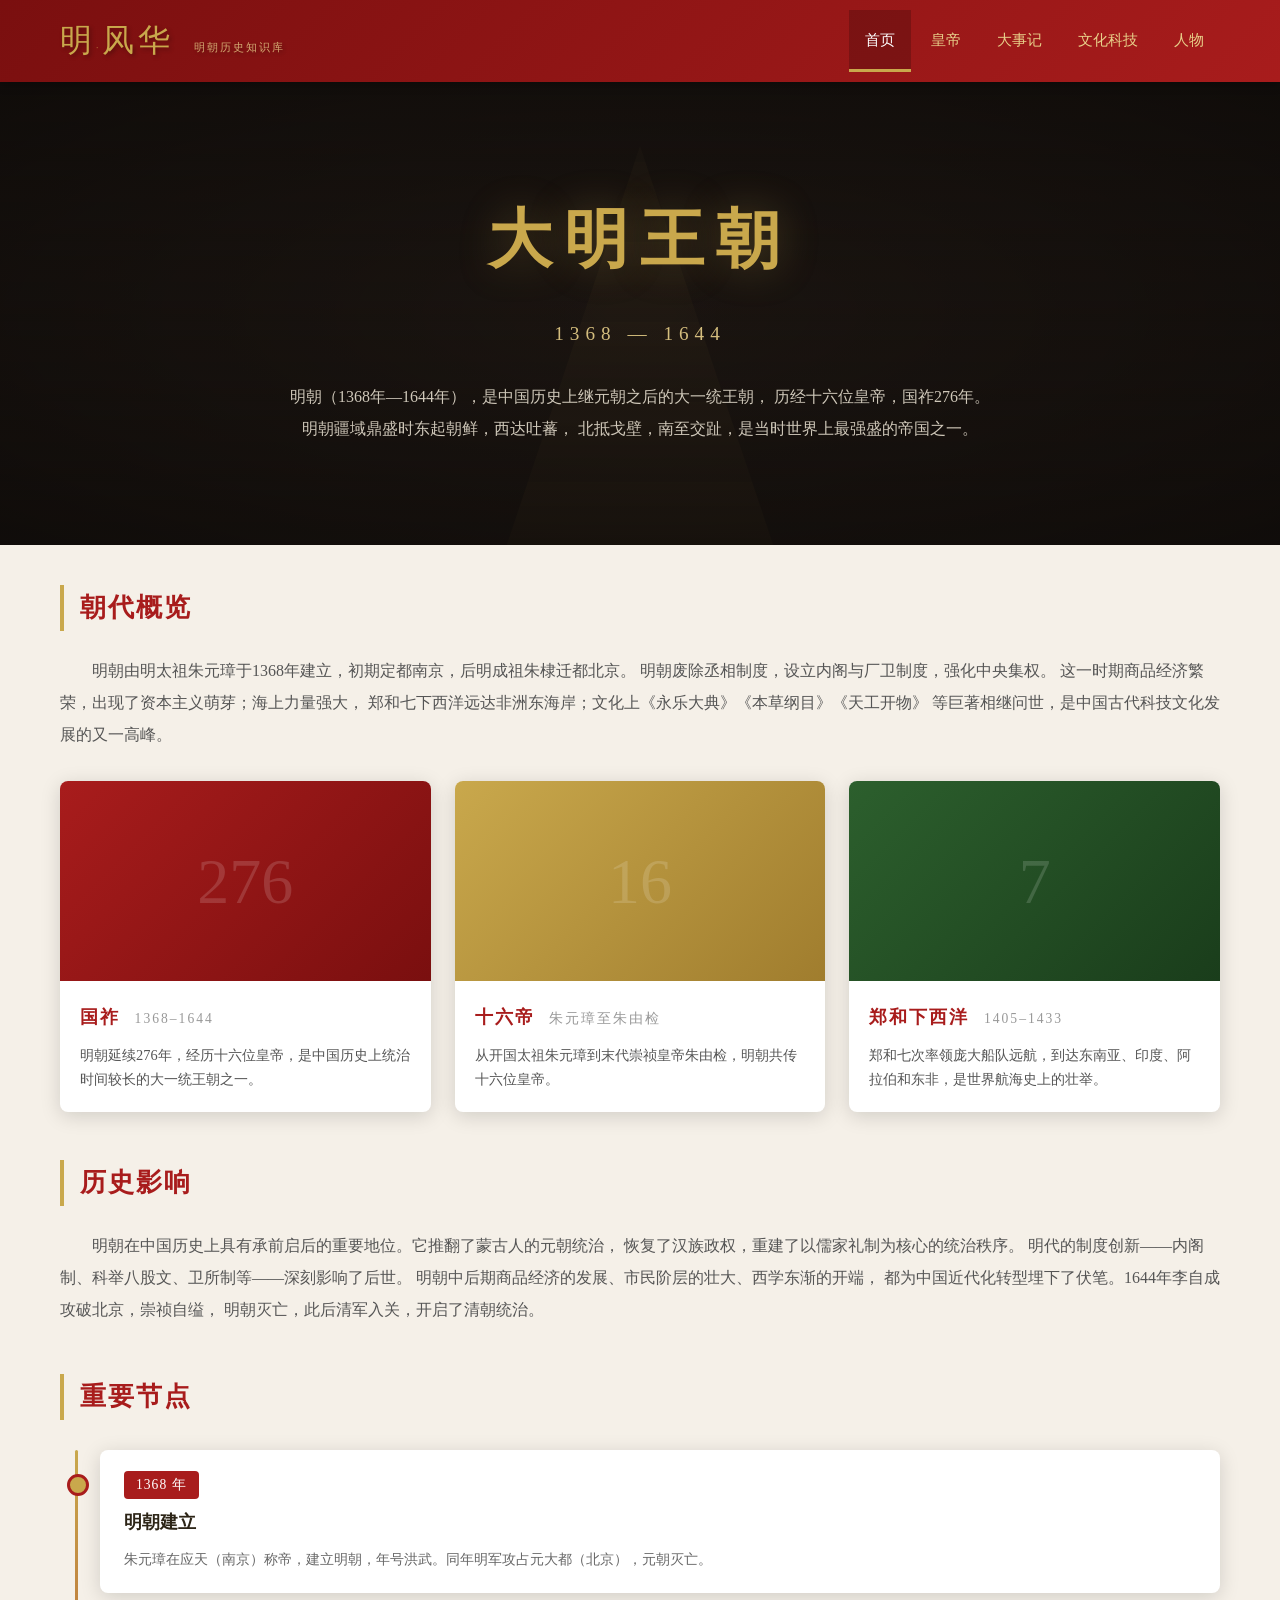
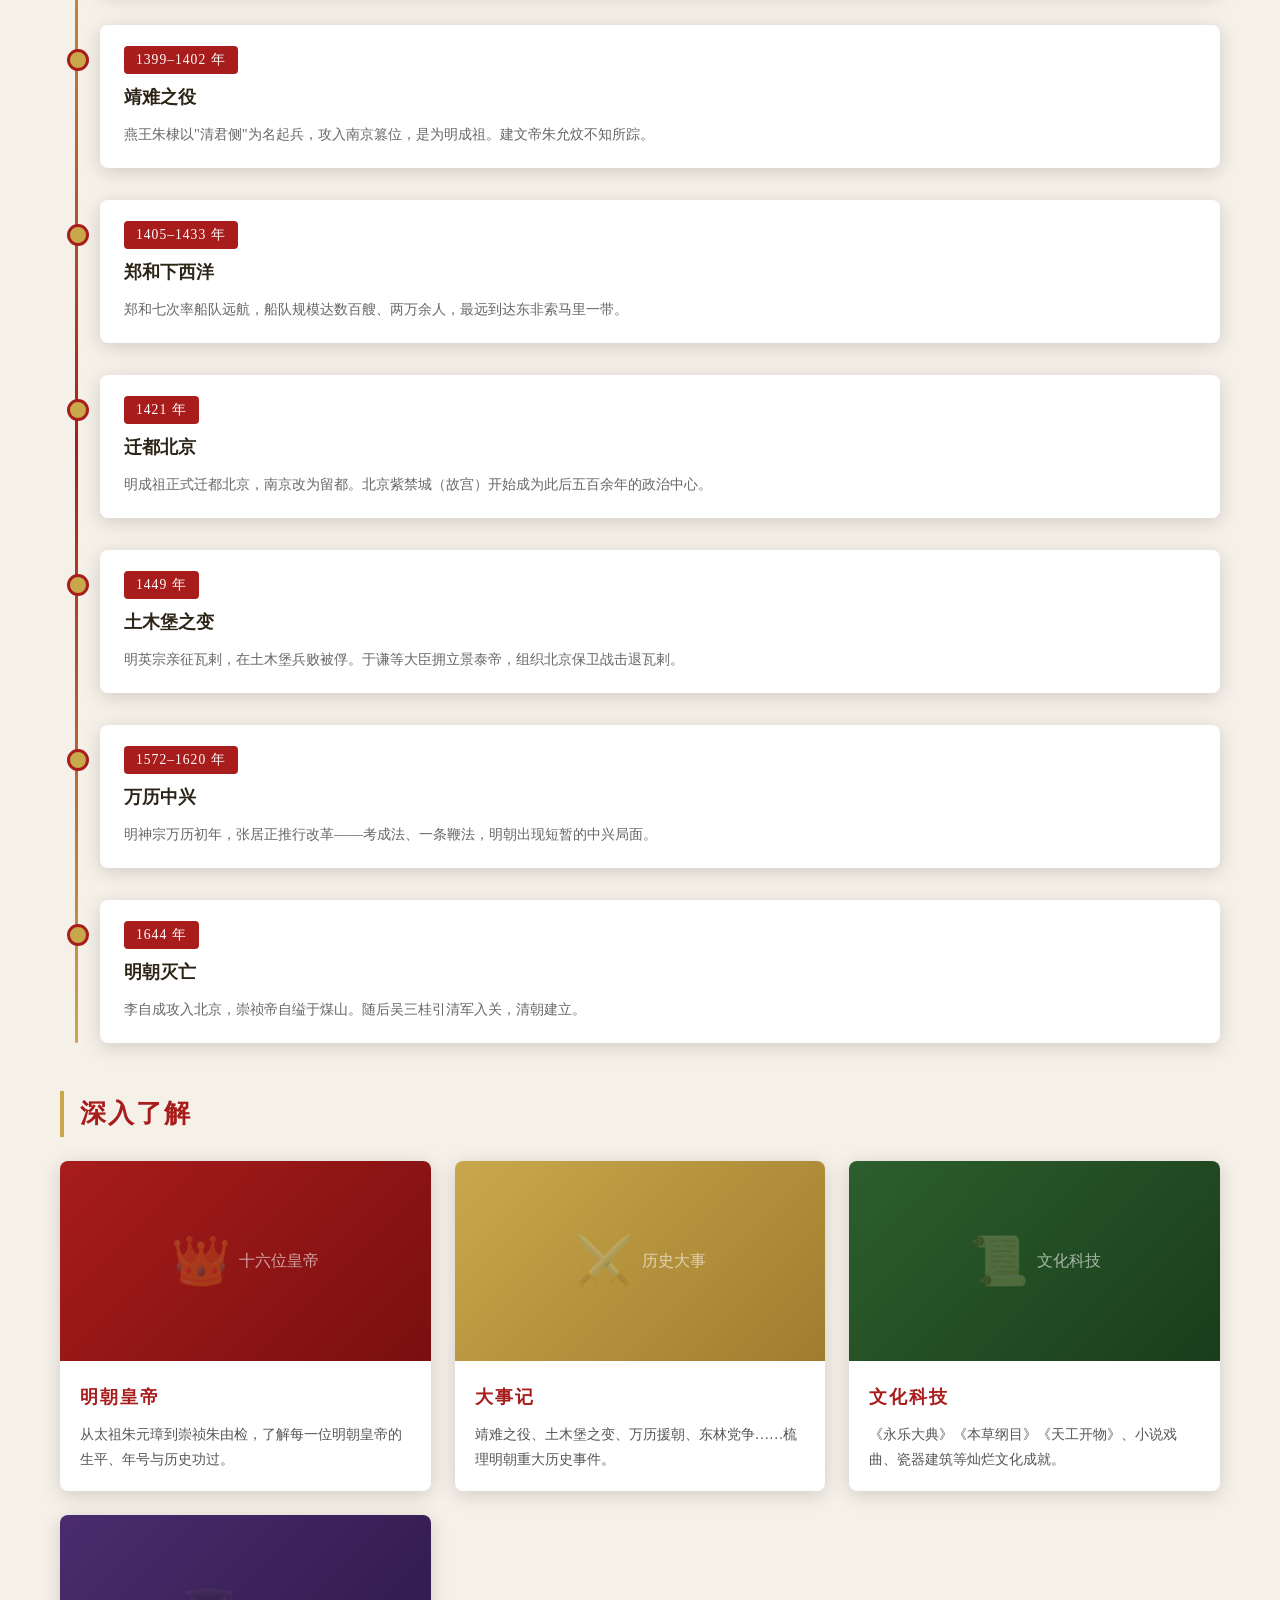
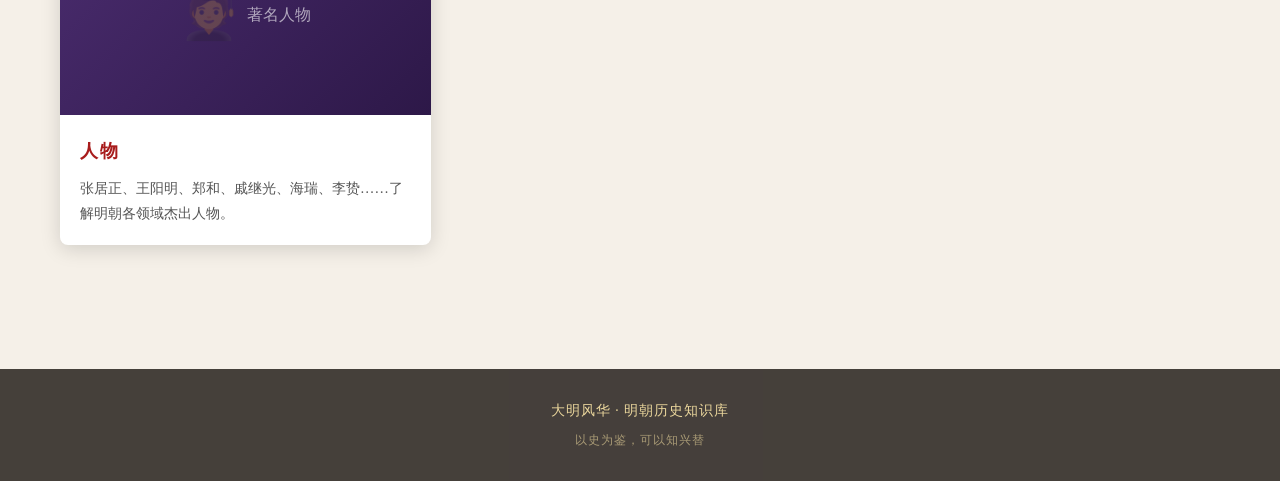
==== index.html @ 2b152e60 "init: 明朝历史静态网站" ====
<!DOCTYPE html>
<html lang="zh-CN">
<head>
  <meta charset="UTF-8">
  <meta name="viewport" content="width=device-width, initial-scale=1.0">
  <title>大明风华 · 明朝历史</title>
  <link rel="stylesheet" href="css/style.css">
</head>
<body>
  <header class="site-header">
    <div class="header-inner">
      <div class="logo">
        明<span style="font-size:0.6rem;opacity:0.6;">·</span>风华
        <small>明朝历史知识库</small>
      </div>
      <nav>
        <ul class="nav-links">
          <li><a href="index.html" class="active">首页</a></li>
          <li><a href="pages/emperors.html">皇帝</a></li>
          <li><a href="pages/events.html">大事记</a></li>
          <li><a href="pages/culture.html">文化科技</a></li>
          <li><a href="pages/figures.html">人物</a></li>
        </ul>
      </nav>
    </div>
  </header>

  <section class="hero">
    <h1>大明王朝</h1>
    <div class="subtitle">1368 — 1644</div>
    <p class="desc">
      明朝（1368年—1644年），是中国历史上继元朝之后的大一统王朝，
      历经十六位皇帝，国祚276年。明朝疆域鼎盛时东起朝鲜，西达吐蕃，
      北抵戈壁，南至交趾，是当时世界上最强盛的帝国之一。
    </p>
  </section>

  <main class="container">
    <!-- 概述 -->
    <h2 class="section-title">朝代概览</h2>
    <p style="text-indent:2em;color:#555;line-height:2;margin-bottom:30px;">
      明朝由明太祖朱元璋于1368年建立，初期定都南京，后明成祖朱棣迁都北京。
      明朝废除丞相制度，设立内阁与厂卫制度，强化中央集权。
      这一时期商品经济繁荣，出现了资本主义萌芽；海上力量强大，
      郑和七下西洋远达非洲东海岸；文化上《永乐大典》《本草纲目》《天工开物》
      等巨著相继问世，是中国古代科技文化发展的又一高峰。
    </p>

    <!-- 重要数据 -->
    <div class="card-grid">
      <div class="card">
        <div class="card-img" style="background:linear-gradient(135deg,#a81c1c,#7a0f0f);font-size:4rem;color:rgba(255,255,255,0.15);">
          276
        </div>
        <div class="card-body">
          <h3>国祚 <span class="year">1368–1644</span></h3>
          <p>明朝延续276年，经历十六位皇帝，是中国历史上统治时间较长的大一统王朝之一。</p>
        </div>
      </div>
      <div class="card">
        <div class="card-img" style="background:linear-gradient(135deg,#c9a84c,#a07d2e);font-size:4rem;color:rgba(255,255,255,0.15);">
          16
        </div>
        <div class="card-body">
          <h3>十六帝 <span class="year">朱元璋至朱由检</span></h3>
          <p>从开国太祖朱元璋到末代崇祯皇帝朱由检，明朝共传十六位皇帝。</p>
        </div>
      </div>
      <div class="card">
        <div class="card-img" style="background:linear-gradient(135deg,#2c5f2d,#1a3d1b);font-size:4rem;color:rgba(255,255,255,0.15);">
          7
        </div>
        <div class="card-body">
          <h3>郑和下西洋 <span class="year">1405–1433</span></h3>
          <p>郑和七次率领庞大船队远航，到达东南亚、印度、阿拉伯和东非，是世界航海史上的壮举。</p>
        </div>
      </div>
    </div>

    <!-- 历史影响 -->
    <h2 class="section-title">历史影响</h2>
    <p style="text-indent:2em;color:#555;line-height:2;margin-bottom:30px;">
      明朝在中国历史上具有承前启后的重要地位。它推翻了蒙古人的元朝统治，
      恢复了汉族政权，重建了以儒家礼制为核心的统治秩序。
      明代的制度创新——内阁制、科举八股文、卫所制等——深刻影响了后世。
      明朝中后期商品经济的发展、市民阶层的壮大、西学东渐的开端，
      都为中国近代化转型埋下了伏笔。1644年李自成攻破北京，崇祯自缢，
      明朝灭亡，此后清军入关，开启了清朝统治。
    </p>

    <!-- 重要朝代节点 -->
    <h2 class="section-title">重要节点</h2>
    <div class="timeline">
      <div class="timeline-item">
        <span class="year">1368 年</span>
        <h3>明朝建立</h3>
        <p>朱元璋在应天（南京）称帝，建立明朝，年号洪武。同年明军攻占元大都（北京），元朝灭亡。</p>
      </div>
      <div class="timeline-item">
        <span class="year">1399–1402 年</span>
        <h3>靖难之役</h3>
        <p>燕王朱棣以"清君侧"为名起兵，攻入南京篡位，是为明成祖。建文帝朱允炆不知所踪。</p>
      </div>
      <div class="timeline-item">
        <span class="year">1405–1433 年</span>
        <h3>郑和下西洋</h3>
        <p>郑和七次率船队远航，船队规模达数百艘、两万余人，最远到达东非索马里一带。</p>
      </div>
      <div class="timeline-item">
        <span class="year">1421 年</span>
        <h3>迁都北京</h3>
        <p>明成祖正式迁都北京，南京改为留都。北京紫禁城（故宫）开始成为此后五百余年的政治中心。</p>
      </div>
      <div class="timeline-item">
        <span class="year">1449 年</span>
        <h3>土木堡之变</h3>
        <p>明英宗亲征瓦剌，在土木堡兵败被俘。于谦等大臣拥立景泰帝，组织北京保卫战击退瓦剌。</p>
      </div>
      <div class="timeline-item">
        <span class="year">1572–1620 年</span>
        <h3>万历中兴</h3>
        <p>明神宗万历初年，张居正推行改革——考成法、一条鞭法，明朝出现短暂的中兴局面。</p>
      </div>
      <div class="timeline-item">
        <span class="year">1644 年</span>
        <h3>明朝灭亡</h3>
        <p>李自成攻入北京，崇祯帝自缢于煤山。随后吴三桂引清军入关，清朝建立。</p>
      </div>
    </div>

    <!-- 快速导航 -->
    <h2 class="section-title">深入了解</h2>
    <div class="card-grid">
      <a href="pages/emperors.html" class="card" style="display:block;">
        <div class="card-img" style="background:linear-gradient(135deg,#a81c1c,#7a0f0f);">
          👑 <span style="font-size:1rem;color:rgba(255,255,255,0.6);margin-left:8px;">十六位皇帝</span>
        </div>
        <div class="card-body">
          <h3>明朝皇帝</h3>
          <p>从太祖朱元璋到崇祯朱由检，了解每一位明朝皇帝的生平、年号与历史功过。</p>
        </div>
      </a>
      <a href="pages/events.html" class="card" style="display:block;">
        <div class="card-img" style="background:linear-gradient(135deg,#c9a84c,#a07d2e);">
          ⚔️ <span style="font-size:1rem;color:rgba(255,255,255,0.6);margin-left:8px;">历史大事</span>
        </div>
        <div class="card-body">
          <h3>大事记</h3>
          <p>靖难之役、土木堡之变、万历援朝、东林党争……梳理明朝重大历史事件。</p>
        </div>
      </a>
      <a href="pages/culture.html" class="card" style="display:block;">
        <div class="card-img" style="background:linear-gradient(135deg,#2c5f2d,#1a3d1b);">
          📜 <span style="font-size:1rem;color:rgba(255,255,255,0.6);margin-left:8px;">文化科技</span>
        </div>
        <div class="card-body">
          <h3>文化科技</h3>
          <p>《永乐大典》《本草纲目》《天工开物》、小说戏曲、瓷器建筑等灿烂文化成就。</p>
        </div>
      </a>
      <a href="pages/figures.html" class="card" style="display:block;">
        <div class="card-img" style="background:linear-gradient(135deg,#4a2c6e,#2d1848);">
          🧑‍🎓 <span style="font-size:1rem;color:rgba(255,255,255,0.6);margin-left:8px;">著名人物</span>
        </div>
        <div class="card-body">
          <h3>人物</h3>
          <p>张居正、王阳明、郑和、戚继光、海瑞、李贽……了解明朝各领域杰出人物。</p>
        </div>
      </a>
    </div>
  </main>

  <script src="js/main.js"></script>

  <footer class="site-footer">
    <p>大明风华 · 明朝历史知识库</p>
    <p style="margin-top:6px;font-size:0.75rem;opacity:0.6;">以史为鉴，可以知兴替</p>
  </footer>
</body>
</html>
---- css/style.css ----
* {
  margin: 0;
  padding: 0;
  box-sizing: border-box;
}

@import url('https://fonts.googleapis.com/css2?family=Noto+Serif+SC:wght@400;700;900&family=Ma+Shan+Zheng&display=swap');

:root {
  --red: #a81c1c;
  --red-dark: #7a0f0f;
  --gold: #c9a84c;
  --gold-light: #e8d08a;
  --gold-dark: #a07d2e;
  --bg-cream: #f5f0e8;
  --bg-dark: #1a1410;
  --text-dark: #2c2416;
  --text-light: #f0e8d8;
  --shadow: 0 4px 20px rgba(0, 0, 0, 0.15);
  --radius: 8px;
}

html {
  scroll-behavior: smooth;
}

body {
  font-family: 'Noto Serif SC', 'SimSun', 'STSong', serif;
  background-color: var(--bg-cream);
  color: var(--text-dark);
  line-height: 1.8;
  font-size: 16px;
}

a {
  color: var(--red);
  text-decoration: none;
  transition: color 0.3s;
}

a:hover {
  color: var(--gold-dark);
}

/* ===== Header ===== */
.site-header {
  background: linear-gradient(135deg, var(--red-dark), var(--red));
  color: var(--gold-light);
  padding: 0;
  position: sticky;
  top: 0;
  z-index: 100;
  box-shadow: 0 2px 10px rgba(0, 0, 0, 0.3);
}

.header-inner {
  max-width: 1200px;
  margin: 0 auto;
  display: flex;
  align-items: center;
  justify-content: space-between;
  padding: 0 20px;
}

.logo {
  font-family: 'Ma Shan Zheng', cursive;
  font-size: 2rem;
  color: var(--gold);
  padding: 12px 0;
  letter-spacing: 4px;
  text-shadow: 2px 2px 4px rgba(0, 0, 0, 0.3);
}

.logo small {
  font-family: 'Noto Serif SC', serif;
  font-size: 0.7rem;
  color: var(--gold-light);
  margin-left: 8px;
  letter-spacing: 2px;
  opacity: 0.8;
}

.nav-links {
  list-style: none;
  display: flex;
  gap: 4px;
}

.nav-links li a {
  display: block;
  padding: 16px 16px;
  color: var(--gold-light);
  font-size: 0.95rem;
  border-bottom: 3px solid transparent;
  transition: all 0.3s;
}

.nav-links li a:hover,
.nav-links li a.active {
  background: rgba(0, 0, 0, 0.2);
  border-bottom-color: var(--gold);
  color: #fff;
}

/* ===== Hero ===== */
.hero {
  background: linear-gradient(rgba(26, 20, 16, 0.7), rgba(26, 20, 16, 0.8)),
    url('data:image/svg+xml,<svg xmlns="http://www.w3.org/2000/svg" viewBox="0 0 100 100"><path d="M50 5 L61 38 L97 38 L68 60 L79 95 L50 73 L21 95 L32 60 L3 38 L39 38 Z" fill="%23c9a84c22"/></svg>');
  background-size: 80px 80px, cover;
  background-color: var(--bg-dark);
  color: var(--text-light);
  text-align: center;
  padding: 100px 20px;
  position: relative;
  overflow: hidden;
}

.hero::before {
  content: '';
  position: absolute;
  top: 0; left: 0; right: 0; bottom: 0;
  background: radial-gradient(ellipse at center, transparent 0%, rgba(0,0,0,0.4) 100%);
  pointer-events: none;
}

.hero h1 {
  font-family: 'Ma Shan Zheng', cursive;
  font-size: 4rem;
  color: var(--gold);
  letter-spacing: 12px;
  margin-bottom: 20px;
  text-shadow: 0 0 40px rgba(201, 168, 76, 0.3);
  position: relative;
}

.hero .subtitle {
  font-size: 1.2rem;
  color: var(--gold-light);
  letter-spacing: 6px;
  opacity: 0.9;
  position: relative;
}

.hero .desc {
  max-width: 700px;
  margin: 30px auto 0;
  font-size: 1rem;
  line-height: 2;
  opacity: 0.85;
  position: relative;
}

/* ===== Layout ===== */
.container {
  max-width: 1200px;
  margin: 0 auto;
  padding: 40px 20px;
}

.page-title {
  font-family: 'Ma Shan Zheng', cursive;
  font-size: 2.5rem;
  color: var(--red);
  text-align: center;
  margin-bottom: 8px;
  letter-spacing: 6px;
}

.page-subtitle {
  text-align: center;
  color: #888;
  font-size: 0.95rem;
  margin-bottom: 40px;
  letter-spacing: 2px;
}

.section-title {
  font-size: 1.6rem;
  color: var(--red);
  margin: 48px 0 24px;
  padding-left: 16px;
  border-left: 4px solid var(--gold);
  letter-spacing: 2px;
}

.section-title:first-of-type {
  margin-top: 0;
}

/* ===== Cards ===== */
.card-grid {
  display: grid;
  grid-template-columns: repeat(auto-fill, minmax(340px, 1fr));
  gap: 24px;
  margin: 24px 0;
}

.card {
  background: #fff;
  border-radius: var(--radius);
  overflow: hidden;
  box-shadow: var(--shadow);
  transition: transform 0.3s, box-shadow 0.3s;
}

.card:hover {
  transform: translateY(-4px);
  box-shadow: 0 8px 30px rgba(0, 0, 0, 0.2);
}

.card-img {
  height: 200px;
  background: linear-gradient(135deg, var(--red), var(--gold-dark));
  display: flex;
  align-items: center;
  justify-content: center;
  font-size: 3rem;
  color: rgba(255, 255, 255, 0.2);
}

.card-body {
  padding: 20px;
}

.card-body h3 {
  color: var(--red);
  margin-bottom: 8px;
  font-size: 1.15rem;
  letter-spacing: 2px;
}

.card-body h3 .year {
  font-weight: 400;
  font-size: 0.85rem;
  color: #999;
  margin-left: 8px;
}

.card-body p {
  font-size: 0.9rem;
  color: #555;
  line-height: 1.7;
}

/* ===== Timeline ===== */
.timeline {
  position: relative;
  padding-left: 40px;
  margin: 30px 0;
}

.timeline::before {
  content: '';
  position: absolute;
  left: 15px;
  top: 0;
  bottom: 0;
  width: 3px;
  background: linear-gradient(to bottom, var(--gold), var(--red), var(--gold));
  border-radius: 2px;
}

.timeline-item {
  position: relative;
  margin-bottom: 32px;
  padding: 20px 24px;
  background: #fff;
  border-radius: var(--radius);
  box-shadow: var(--shadow);
}

.timeline-item::before {
  content: '';
  position: absolute;
  left: -33px;
  top: 24px;
  width: 16px;
  height: 16px;
  border-radius: 50%;
  background: var(--gold);
  border: 3px solid var(--red);
}

.timeline-item .year {
  display: inline-block;
  background: var(--red);
  color: #fff;
  padding: 2px 12px;
  border-radius: 4px;
  font-size: 0.85rem;
  margin-bottom: 8px;
  letter-spacing: 1px;
}

.timeline-item h3 {
  font-size: 1.1rem;
  color: var(--text-dark);
  margin-bottom: 8px;
}

.timeline-item p {
  font-size: 0.9rem;
  color: #666;
  line-height: 1.8;
}

/* ===== Emperor List ===== */
.emperor-list {
  display: grid;
  grid-template-columns: repeat(auto-fill, minmax(300px, 1fr));
  gap: 20px;
}

.emperor-card {
  background: #fff;
  border-radius: var(--radius);
  overflow: hidden;
  box-shadow: var(--shadow);
  display: flex;
  flex-direction: column;
}

.emperor-card .header {
  background: linear-gradient(135deg, var(--red-dark), var(--red));
  color: var(--gold-light);
  padding: 20px;
  text-align: center;
}

.emperor-card .header .name {
  font-family: 'Ma Shan Zheng', cursive;
  font-size: 1.8rem;
  color: var(--gold);
  letter-spacing: 4px;
}

.emperor-card .header .reign {
  font-size: 0.85rem;
  opacity: 0.8;
  margin-top: 4px;
}

.emperor-card .body {
  padding: 16px 20px;
  flex: 1;
}

.emperor-card .body p {
  font-size: 0.85rem;
  color: #555;
  line-height: 1.7;
}

.emperor-card .body .info-row {
  display: flex;
  justify-content: space-between;
  padding: 6px 0;
  border-bottom: 1px solid #f0e8d8;
  font-size: 0.85rem;
}

.emperor-card .body .info-row:last-child {
  border-bottom: none;
}

.emperor-card .body .info-row .label {
  color: #999;
}

.emperor-card .body .info-row .value {
  color: var(--text-dark);
}

/* ===== Figure Cards ===== */
.figure-grid {
  display: grid;
  grid-template-columns: repeat(auto-fill, minmax(280px, 1fr));
  gap: 20px;
}

.figure-card {
  background: #fff;
  border-radius: var(--radius);
  box-shadow: var(--shadow);
  padding: 24px;
  text-align: center;
  transition: transform 0.3s;
}

.figure-card:hover {
  transform: translateY(-3px);
}

.figure-card .avatar {
  width: 80px;
  height: 80px;
  border-radius: 50%;
  background: linear-gradient(135deg, var(--gold), var(--gold-dark));
  margin: 0 auto 16px;
  display: flex;
  align-items: center;
  justify-content: center;
  font-size: 2.2rem;
  color: #fff;
}

.figure-card h3 {
  color: var(--red);
  font-size: 1.1rem;
  letter-spacing: 2px;
}

.figure-card .dynasty {
  font-size: 0.8rem;
  color: var(--gold-dark);
  margin-bottom: 10px;
}

.figure-card p {
  font-size: 0.85rem;
  color: #666;
  line-height: 1.7;
}

/* ===== Culture Sections ===== */
.culture-grid {
  display: grid;
  grid-template-columns: repeat(auto-fill, minmax(350px, 1fr));
  gap: 24px;
}

.culture-card {
  background: #fff;
  border-radius: var(--radius);
  box-shadow: var(--shadow);
  overflow: hidden;
}

.culture-card .icon-area {
  height: 140px;
  display: flex;
  align-items: center;
  justify-content: center;
  font-size: 3.5rem;
  background: linear-gradient(135deg, #f5f0e8, #e8dcc8);
}

.culture-card .content {
  padding: 20px;
}

.culture-card .content h3 {
  color: var(--red);
  font-size: 1.1rem;
  margin-bottom: 10px;
  letter-spacing: 2px;
}

.culture-card .content p {
  font-size: 0.88rem;
  color: #555;
  line-height: 1.8;
}

/* ===== Back Button ===== */
.back-home {
  display: inline-block;
  margin-bottom: 24px;
  padding: 8px 20px;
  background: var(--red);
  color: #fff;
  border-radius: 4px;
  font-size: 0.9rem;
  transition: background 0.3s;
}

.back-home:hover {
  background: var(--red-dark);
  color: #fff;
}

/* ===== Footer ===== */
.site-footer {
  background: var(--bg-dark);
  color: var(--gold-light);
  text-align: center;
  padding: 30px 20px;
  margin-top: 60px;
  font-size: 0.85rem;
  opacity: 0.8;
  letter-spacing: 1px;
}

/* ===== Responsive ===== */
@media (max-width: 768px) {
  .header-inner {
    flex-direction: column;
    padding: 10px 16px;
  }

  .nav-links {
    flex-wrap: wrap;
    justify-content: center;
  }

  .nav-links li a {
    padding: 10px 12px;
    font-size: 0.85rem;
  }

  .hero h1 {
    font-size: 2.5rem;
    letter-spacing: 6px;
  }

  .hero { padding: 60px 16px; }

  .hero .desc { font-size: 0.9rem; }

  .card-grid,
  .emperor-list,
  .figure-grid,
  .culture-grid {
    grid-template-columns: 1fr;
  }

  .page-title { font-size: 1.8rem; }

  .timeline { padding-left: 30px; }
}

/* ===== Scrollbar ===== */
::-webkit-scrollbar { width: 8px; }
::-webkit-scrollbar-track { background: var(--bg-cream); }
::-webkit-scrollbar-thumb { background: var(--gold); border-radius: 4px; }
::-webkit-scrollbar-thumb:hover { background: var(--gold-dark); }
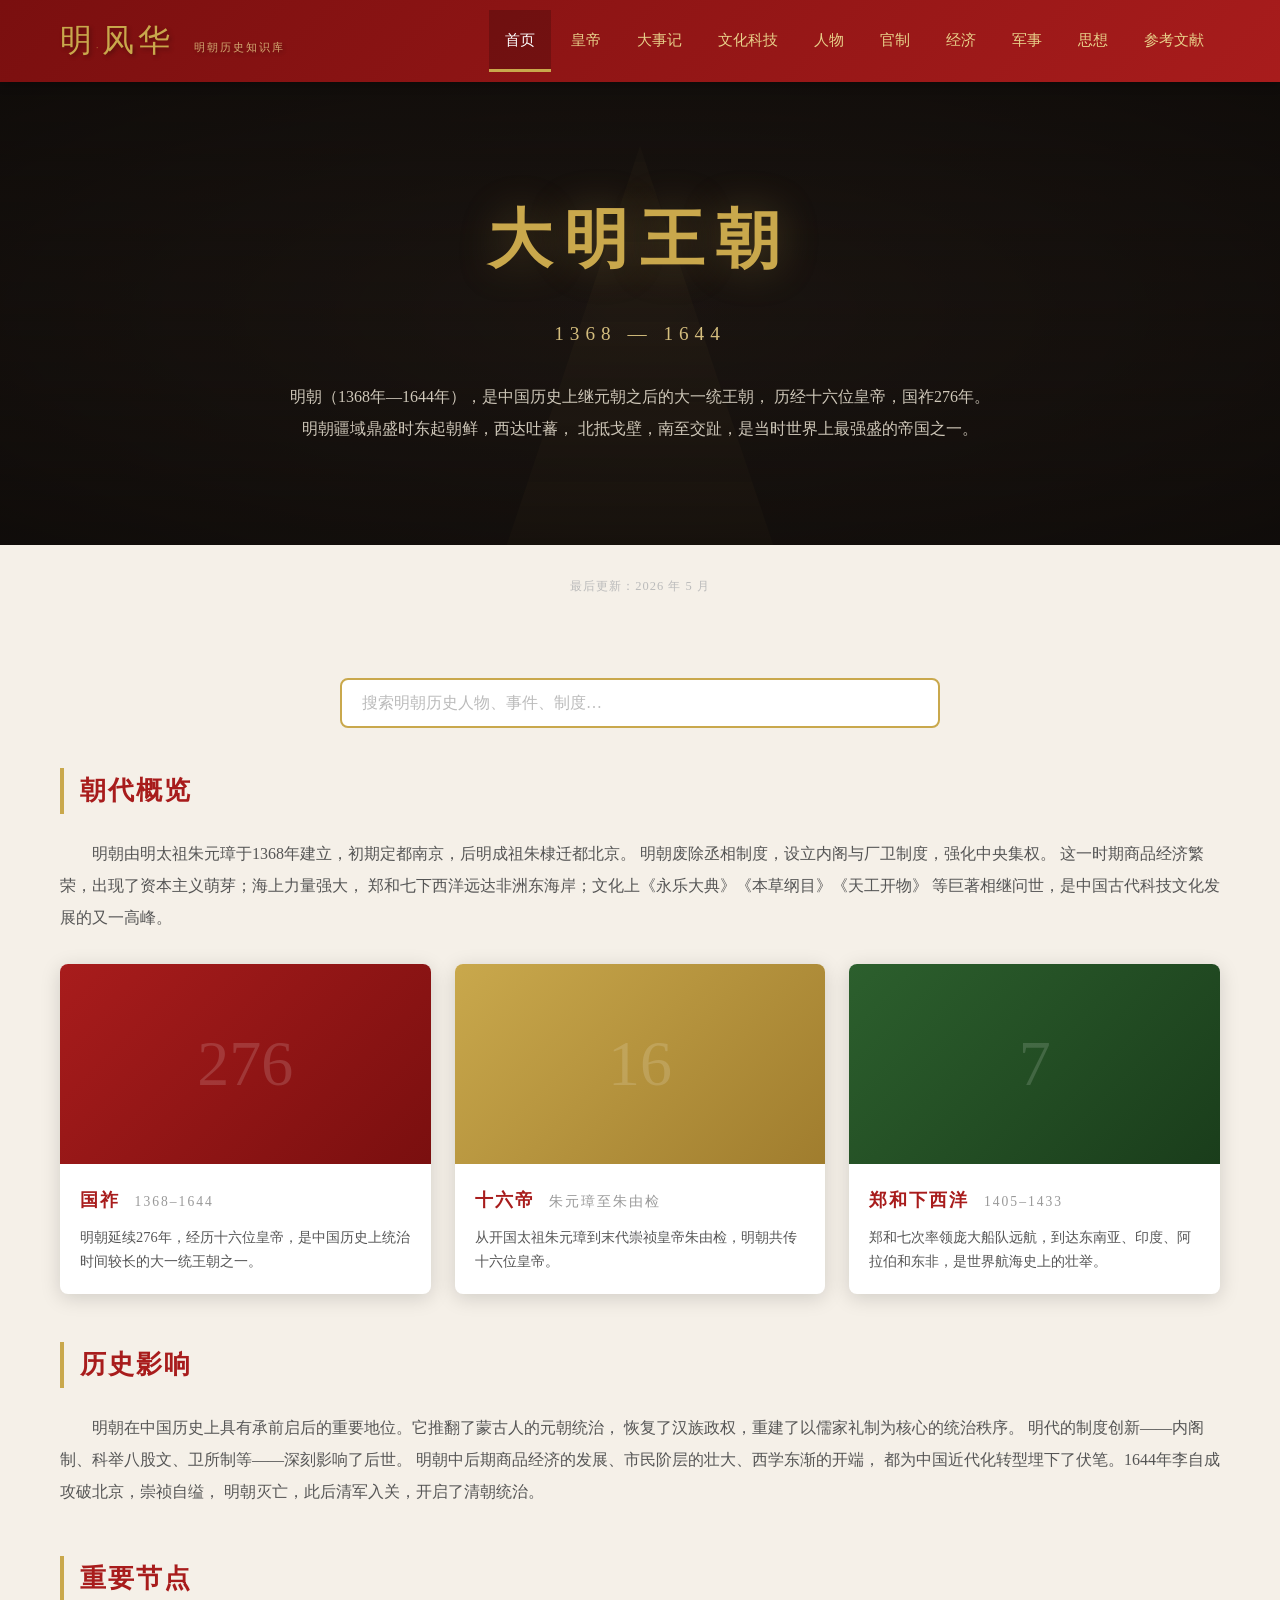
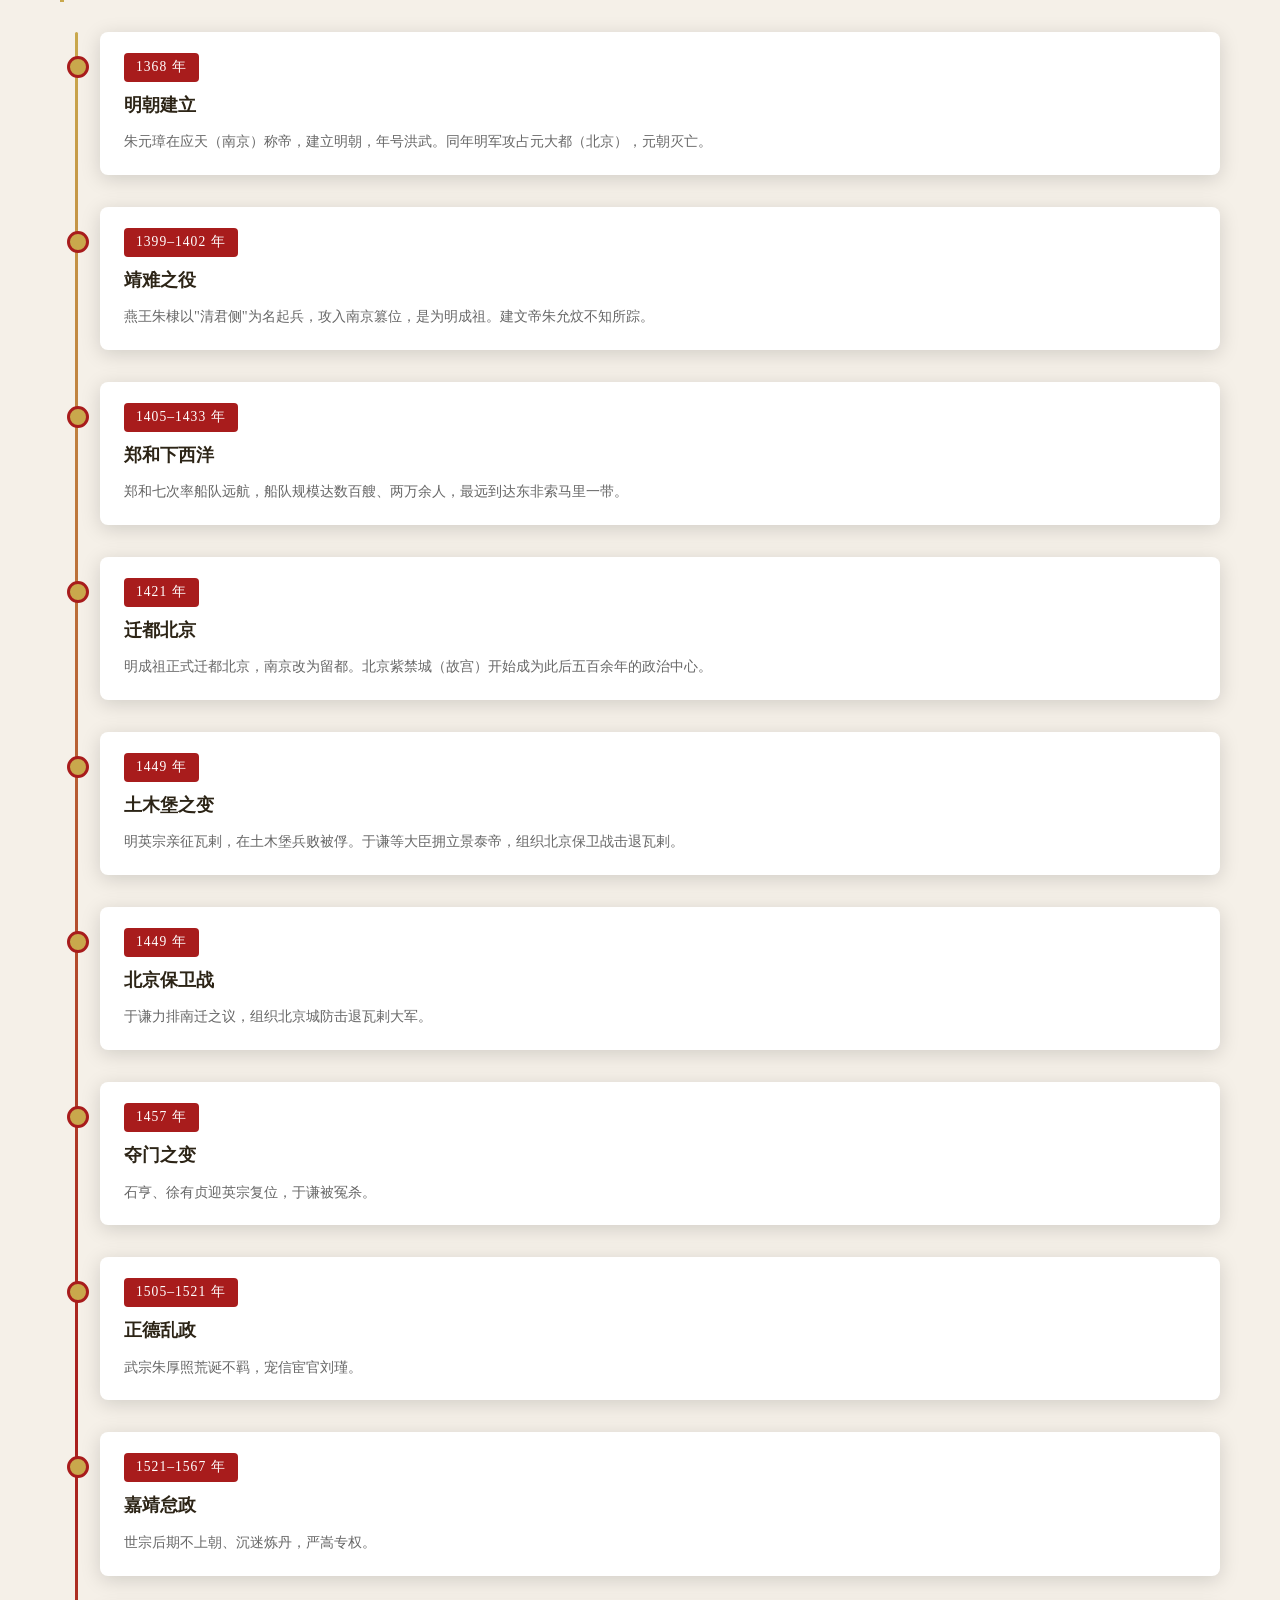
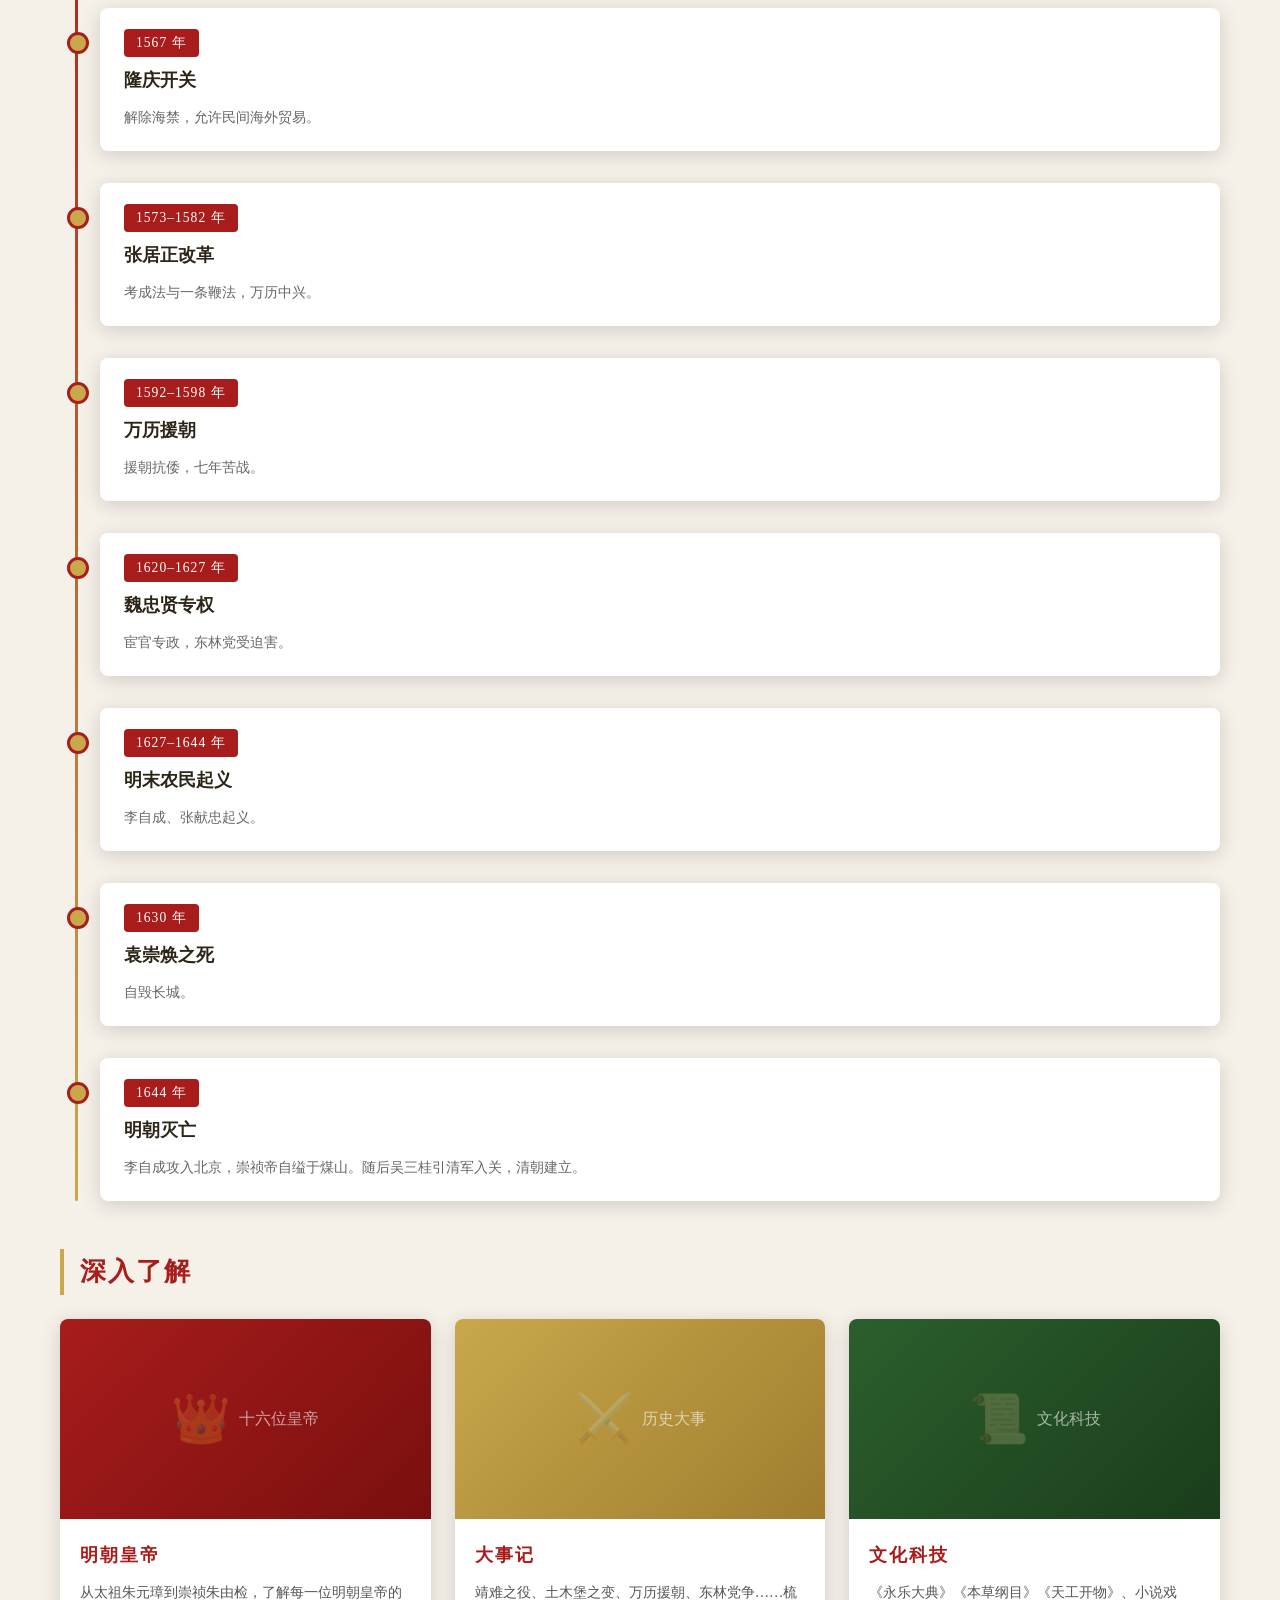
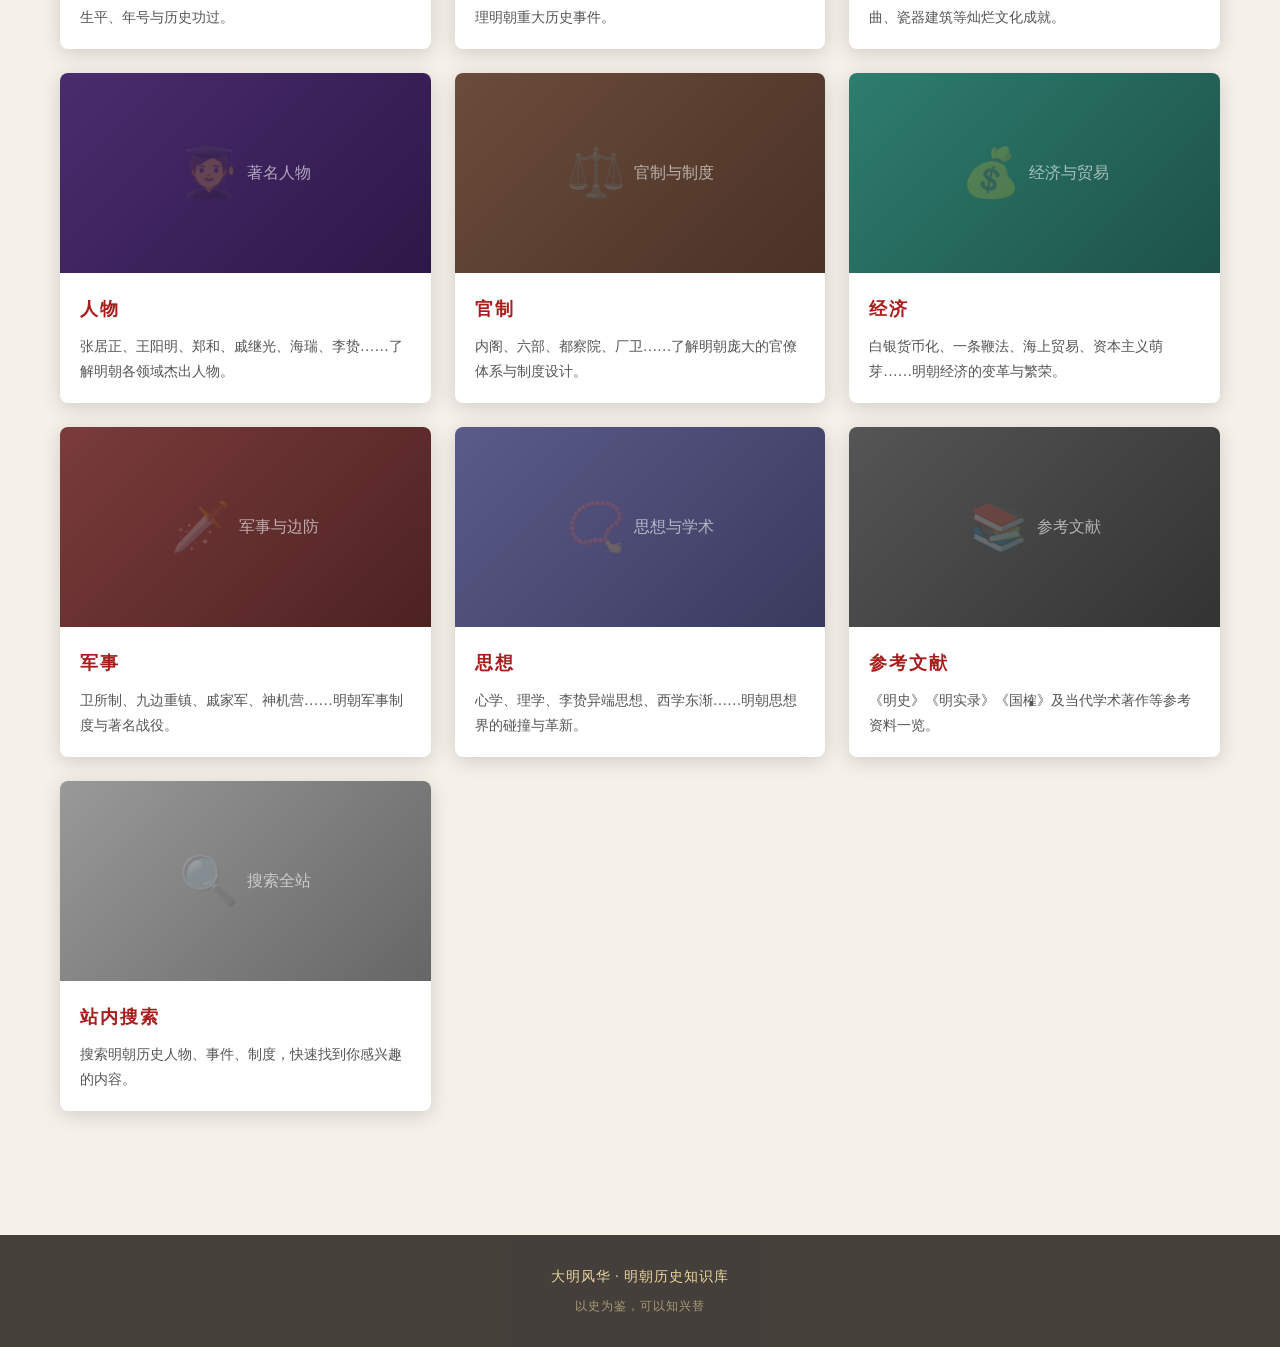
==== commit 7771dd11: "全面升级：新增5个专题页面(官制/经济/军事/思想/参考文献)，深化所有页面内容，添加史料引用、站内搜索、交叉链接、最后更新标记" ====
--- a/index.html
+++ b/index.html
@@ -20,6 +20,11 @@
           <li><a href="pages/events.html">大事记</a></li>
           <li><a href="pages/culture.html">文化科技</a></li>
           <li><a href="pages/figures.html">人物</a></li>
+          <li><a href="pages/government.html">官制</a></li>
+          <li><a href="pages/economy.html">经济</a></li>
+          <li><a href="pages/military.html">军事</a></li>
+          <li><a href="pages/thought.html">思想</a></li>
+          <li><a href="pages/references.html">参考文献</a></li>
         </ul>
       </nav>
     </div>
@@ -35,7 +40,16 @@
     </p>
   </section>
 
+  <div class="last-updated" style="text-align:center;margin-top:30px;color:#bbb;font-size:0.78rem;">
+    最后更新：2026 年 5 月
+  </div>
+
   <main class="container">
+    <div class="search-box">
+      <input type="text" id="search-input" placeholder="搜索明朝历史人物、事件、制度…" autocomplete="off">
+      <div class="search-results" id="search-results"></div>
+    </div>
+
     <!-- 概述 -->
     <h2 class="section-title">朝代概览</h2>
     <p style="text-indent:2em;color:#555;line-height:2;margin-bottom:30px;">
@@ -117,9 +131,54 @@
         <p>明英宗亲征瓦剌，在土木堡兵败被俘。于谦等大臣拥立景泰帝，组织北京保卫战击退瓦剌。</p>
       </div>
       <div class="timeline-item">
-        <span class="year">1572–1620 年</span>
-        <h3>万历中兴</h3>
-        <p>明神宗万历初年，张居正推行改革——考成法、一条鞭法，明朝出现短暂的中兴局面。</p>
+        <span class="year">1449 年</span>
+        <h3>北京保卫战</h3>
+        <p>于谦力排南迁之议，组织北京城防击退瓦剌大军。</p>
+      </div>
+      <div class="timeline-item">
+        <span class="year">1457 年</span>
+        <h3>夺门之变</h3>
+        <p>石亨、徐有贞迎英宗复位，于谦被冤杀。</p>
+      </div>
+      <div class="timeline-item">
+        <span class="year">1505–1521 年</span>
+        <h3>正德乱政</h3>
+        <p>武宗朱厚照荒诞不羁，宠信宦官刘瑾。</p>
+      </div>
+      <div class="timeline-item">
+        <span class="year">1521–1567 年</span>
+        <h3>嘉靖怠政</h3>
+        <p>世宗后期不上朝、沉迷炼丹，严嵩专权。</p>
+      </div>
+      <div class="timeline-item">
+        <span class="year">1567 年</span>
+        <h3>隆庆开关</h3>
+        <p>解除海禁，允许民间海外贸易。</p>
+      </div>
+      <div class="timeline-item">
+        <span class="year">1573–1582 年</span>
+        <h3>张居正改革</h3>
+        <p>考成法与一条鞭法，万历中兴。</p>
+      </div>
+      <div class="timeline-item">
+        <span class="year">1592–1598 年</span>
+        <h3>万历援朝</h3>
+        <p>援朝抗倭，七年苦战。</p>
+      </div>
+      <div class="timeline-item">
+        <span class="year">1620–1627 年</span>
+        <h3>魏忠贤专权</h3>
+        <p>宦官专政，东林党受迫害。</p>
+      </div>
+      <div class="timeline-item">
+        <span class="year">1627–1644 年</span>
+        <h3>明末农民起义</h3>
+        <p>李自成、张献忠起义。</p>
+      </div>
+      <div class="timeline-item">
+        <span class="year">1630 年</span>
+        <h3>袁崇焕之死</h3>
+        <p>自毁长城。</p>
       </div>
       <div class="timeline-item">
         <span class="year">1644 年</span>
@@ -167,6 +226,60 @@
           <p>张居正、王阳明、郑和、戚继光、海瑞、李贽……了解明朝各领域杰出人物。</p>
         </div>
       </a>
+      <a href="pages/government.html" class="card" style="display:block;">
+        <div class="card-img" style="background:linear-gradient(135deg,#6b4c3b,#4a3226);">
+          ⚖️ <span style="font-size:1rem;color:rgba(255,255,255,0.6);margin-left:8px;">官制与制度</span>
+        </div>
+        <div class="card-body">
+          <h3>官制</h3>
+          <p>内阁、六部、都察院、厂卫……了解明朝庞大的官僚体系与制度设计。</p>
+        </div>
+      </a>
+      <a href="pages/economy.html" class="card" style="display:block;">
+        <div class="card-img" style="background:linear-gradient(135deg,#2e7d6f,#1d5248);">
+          💰 <span style="font-size:1rem;color:rgba(255,255,255,0.6);margin-left:8px;">经济与贸易</span>
+        </div>
+        <div class="card-body">
+          <h3>经济</h3>
+          <p>白银货币化、一条鞭法、海上贸易、资本主义萌芽……明朝经济的变革与繁荣。</p>
+        </div>
+      </a>
+      <a href="pages/military.html" class="card" style="display:block;">
+        <div class="card-img" style="background:linear-gradient(135deg,#7a3b3b,#4d2222);">
+          🗡️ <span style="font-size:1rem;color:rgba(255,255,255,0.6);margin-left:8px;">军事与边防</span>
+        </div>
+        <div class="card-body">
+          <h3>军事</h3>
+          <p>卫所制、九边重镇、戚家军、神机营……明朝军事制度与著名战役。</p>
+        </div>
+      </a>
+      <a href="pages/thought.html" class="card" style="display:block;">
+        <div class="card-img" style="background:linear-gradient(135deg,#5b5b8a,#3a3a5e);">
+          📿 <span style="font-size:1rem;color:rgba(255,255,255,0.6);margin-left:8px;">思想与学术</span>
+        </div>
+        <div class="card-body">
+          <h3>思想</h3>
+          <p>心学、理学、李贽异端思想、西学东渐……明朝思想界的碰撞与革新。</p>
+        </div>
+      </a>
+      <a href="pages/references.html" class="card" style="display:block;">
+        <div class="card-img" style="background:linear-gradient(135deg,#555,#333);">
+          📚 <span style="font-size:1rem;color:rgba(255,255,255,0.6);margin-left:8px;">参考文献</span>
+        </div>
+        <div class="card-body">
+          <h3>参考文献</h3>
+          <p>《明史》《明实录》《国榷》及当代学术著作等参考资料一览。</p>
+        </div>
+      </a>
+      <a href="#search-input" class="card" style="display:block;">
+        <div class="card-img" style="background:linear-gradient(135deg,#999,#666);">
+          🔍 <span style="font-size:1rem;color:rgba(255,255,255,0.6);margin-left:8px;">搜索全站</span>
+        </div>
+        <div class="card-body">
+          <h3>站内搜索</h3>
+          <p>搜索明朝历史人物、事件、制度，快速找到你感兴趣的内容。</p>
+        </div>
+      </a>
     </div>
   </main>
 
--- a/css/style.css
+++ b/css/style.css
@@ -479,6 +479,178 @@
   color: #fff;
 }
 
+/* ===== Footnote / Reference Citations ===== */
+sup.ref {
+  color: var(--red);
+  font-size: 0.75rem;
+  cursor: pointer;
+  transition: color 0.2s;
+}
+sup.ref:hover {
+  color: var(--gold-dark);
+}
+
+.refs-list {
+  margin-top: 40px;
+  padding: 20px 24px;
+  background: #fff;
+  border-radius: var(--radius);
+  box-shadow: var(--shadow);
+  border-left: 4px solid var(--gold);
+}
+.refs-list h3 {
+  color: var(--red);
+  font-size: 1.1rem;
+  margin-bottom: 12px;
+  letter-spacing: 2px;
+}
+.refs-list ol {
+  padding-left: 24px;
+  font-size: 0.85rem;
+  color: #666;
+  line-height: 2;
+}
+.refs-list ol li::marker {
+  color: var(--red);
+  font-weight: 700;
+}
+
+/* ===== Search ===== */
+.search-box {
+  max-width: 600px;
+  margin: 0 auto 40px;
+  position: relative;
+}
+.search-box input {
+  width: 100%;
+  padding: 14px 20px;
+  border: 2px solid var(--gold);
+  border-radius: var(--radius);
+  font-size: 1rem;
+  font-family: inherit;
+  background: #fff;
+  color: var(--text-dark);
+  outline: none;
+  transition: border-color 0.3s;
+}
+.search-box input:focus {
+  border-color: var(--red);
+}
+.search-box input::placeholder {
+  color: #bbb;
+}
+.search-results {
+  position: absolute;
+  top: 100%;
+  left: 0;
+  right: 0;
+  background: #fff;
+  border: 1px solid #e0d8c8;
+  border-radius: 0 0 var(--radius) var(--radius);
+  box-shadow: 0 8px 30px rgba(0,0,0,0.15);
+  max-height: 400px;
+  overflow-y: auto;
+  display: none;
+  z-index: 50;
+}
+.search-results.visible {
+  display: block;
+}
+.search-results a {
+  display: block;
+  padding: 12px 20px;
+  border-bottom: 1px solid #f0e8d8;
+  color: var(--text-dark);
+  transition: background 0.2s;
+}
+.search-results a:last-child {
+  border-bottom: none;
+}
+.search-results a:hover {
+  background: #f5f0e8;
+}
+.search-results a .result-title {
+  font-weight: 700;
+  color: var(--red);
+  font-size: 0.95rem;
+}
+.search-results a .result-desc {
+  font-size: 0.82rem;
+  color: #888;
+  margin-top: 2px;
+}
+.search-results .no-result {
+  padding: 20px;
+  text-align: center;
+  color: #999;
+  font-size: 0.9rem;
+}
+
+/* ===== Last Updated ===== */
+.last-updated {
+  text-align: center;
+  color: #bbb;
+  font-size: 0.78rem;
+  margin-top: -20px;
+  margin-bottom: 40px;
+  letter-spacing: 1px;
+}
+
+/* ===== Info Box ===== */
+.info-box {
+  background: #fff;
+  border-radius: var(--radius);
+  box-shadow: var(--shadow);
+  padding: 24px;
+  margin: 24px 0;
+  border-left: 4px solid var(--gold);
+}
+.info-box h3 {
+  color: var(--red);
+  font-size: 1.1rem;
+  margin-bottom: 10px;
+  letter-spacing: 2px;
+}
+.info-box p {
+  font-size: 0.9rem;
+  color: #555;
+  line-height: 1.8;
+}
+
+/* ===== Related Links ===== */
+.related-links {
+  margin: 32px 0;
+  padding: 20px 24px;
+  background: #fff;
+  border-radius: var(--radius);
+  box-shadow: var(--shadow);
+}
+.related-links h3 {
+  color: var(--red);
+  font-size: 1rem;
+  margin-bottom: 12px;
+  letter-spacing: 2px;
+}
+.related-links ul {
+  list-style: none;
+  display: flex;
+  flex-wrap: wrap;
+  gap: 8px;
+}
+.related-links ul li a {
+  display: inline-block;
+  padding: 6px 16px;
+  background: var(--bg-cream);
+  border-radius: 20px;
+  font-size: 0.85rem;
+  color: var(--text-dark);
+  transition: all 0.2s;
+}
+.related-links ul li a:hover {
+  background: var(--red);
+  color: #fff;
+}
+
 /* ===== Footer ===== */
 .site-footer {
   background: var(--bg-dark);
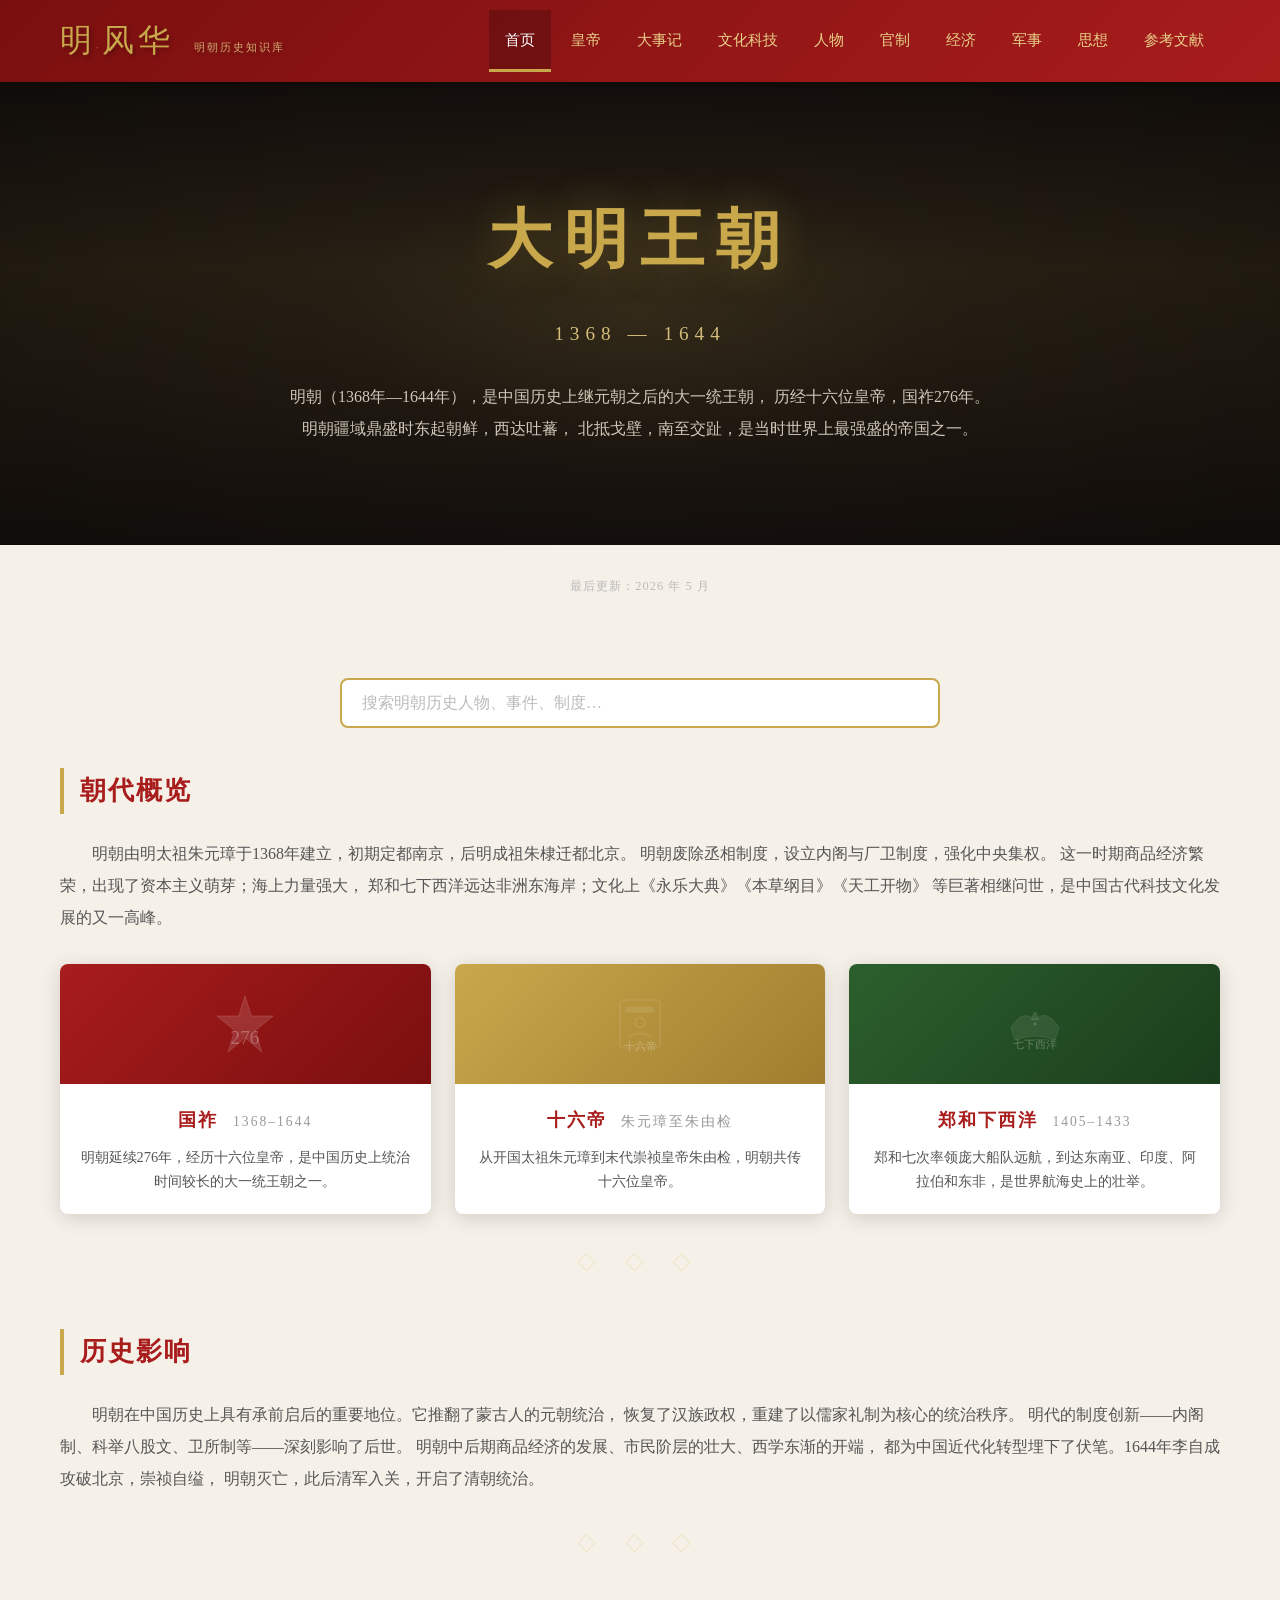
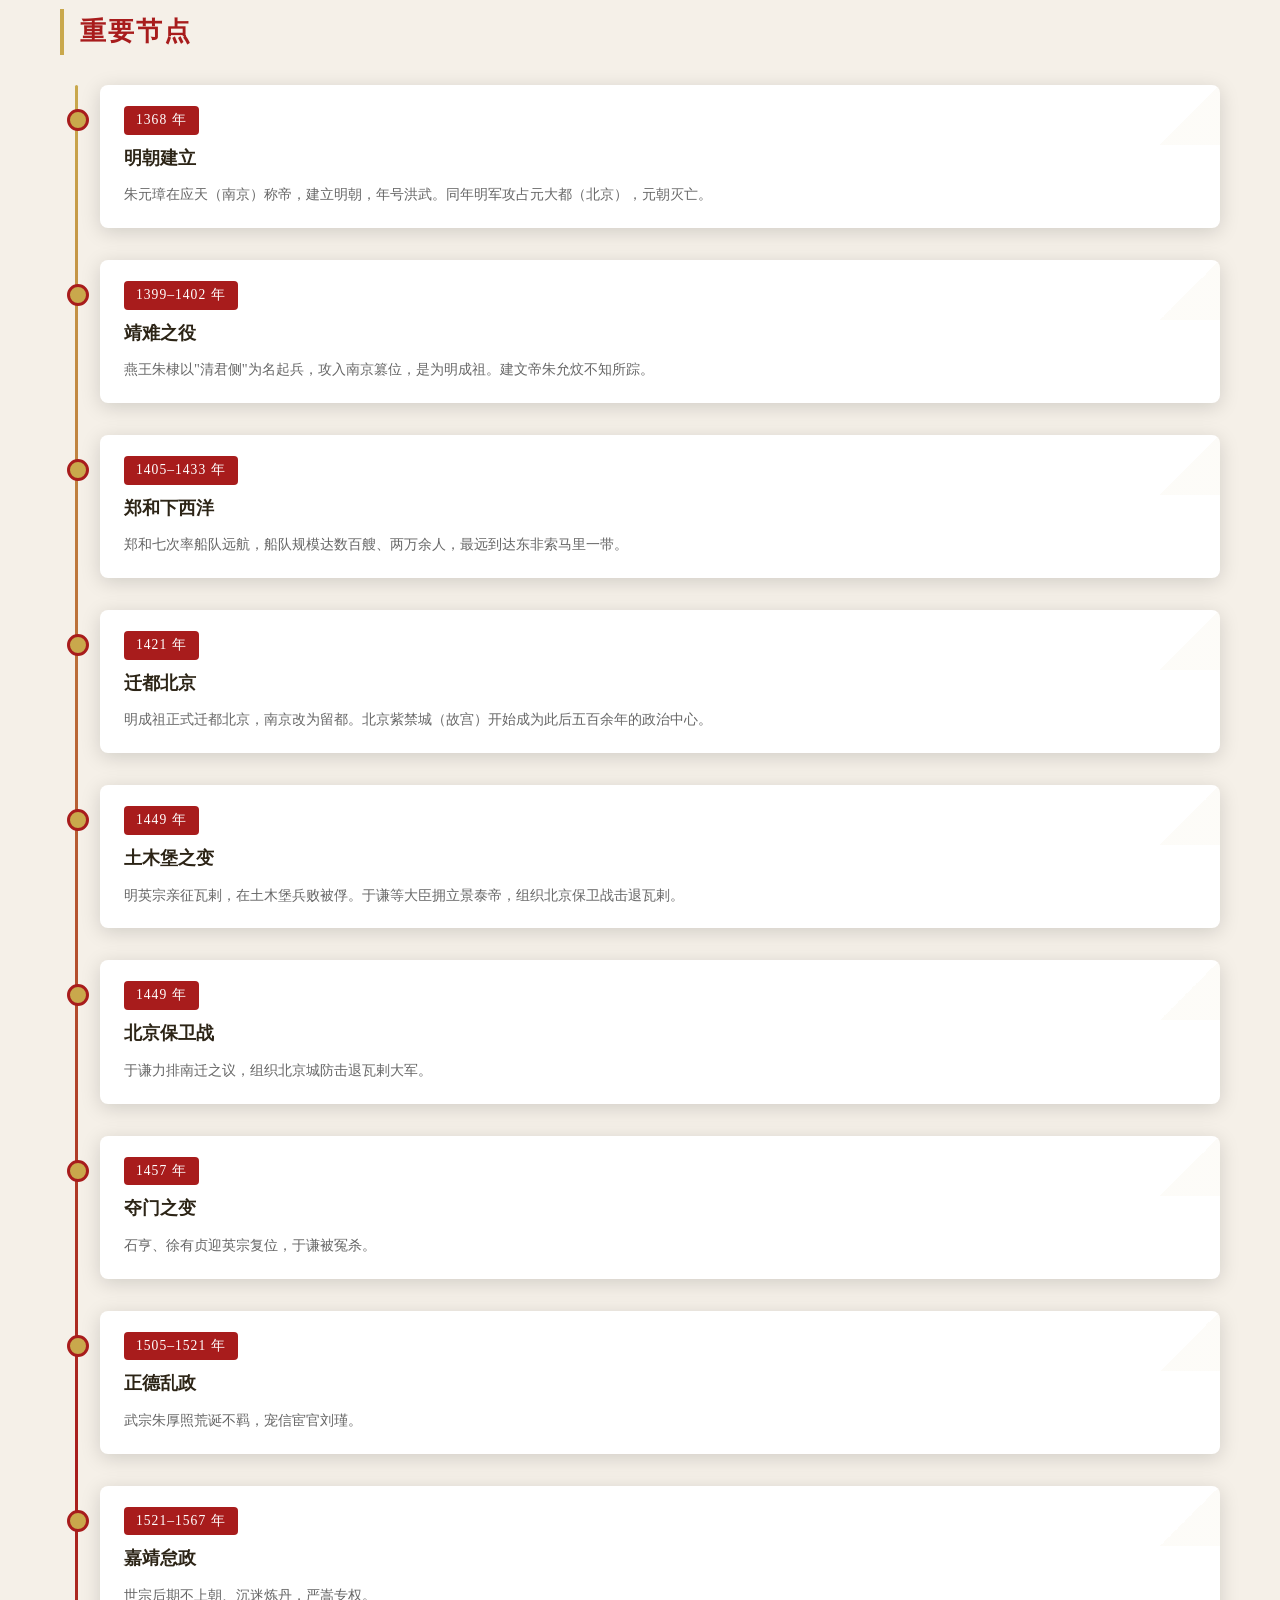
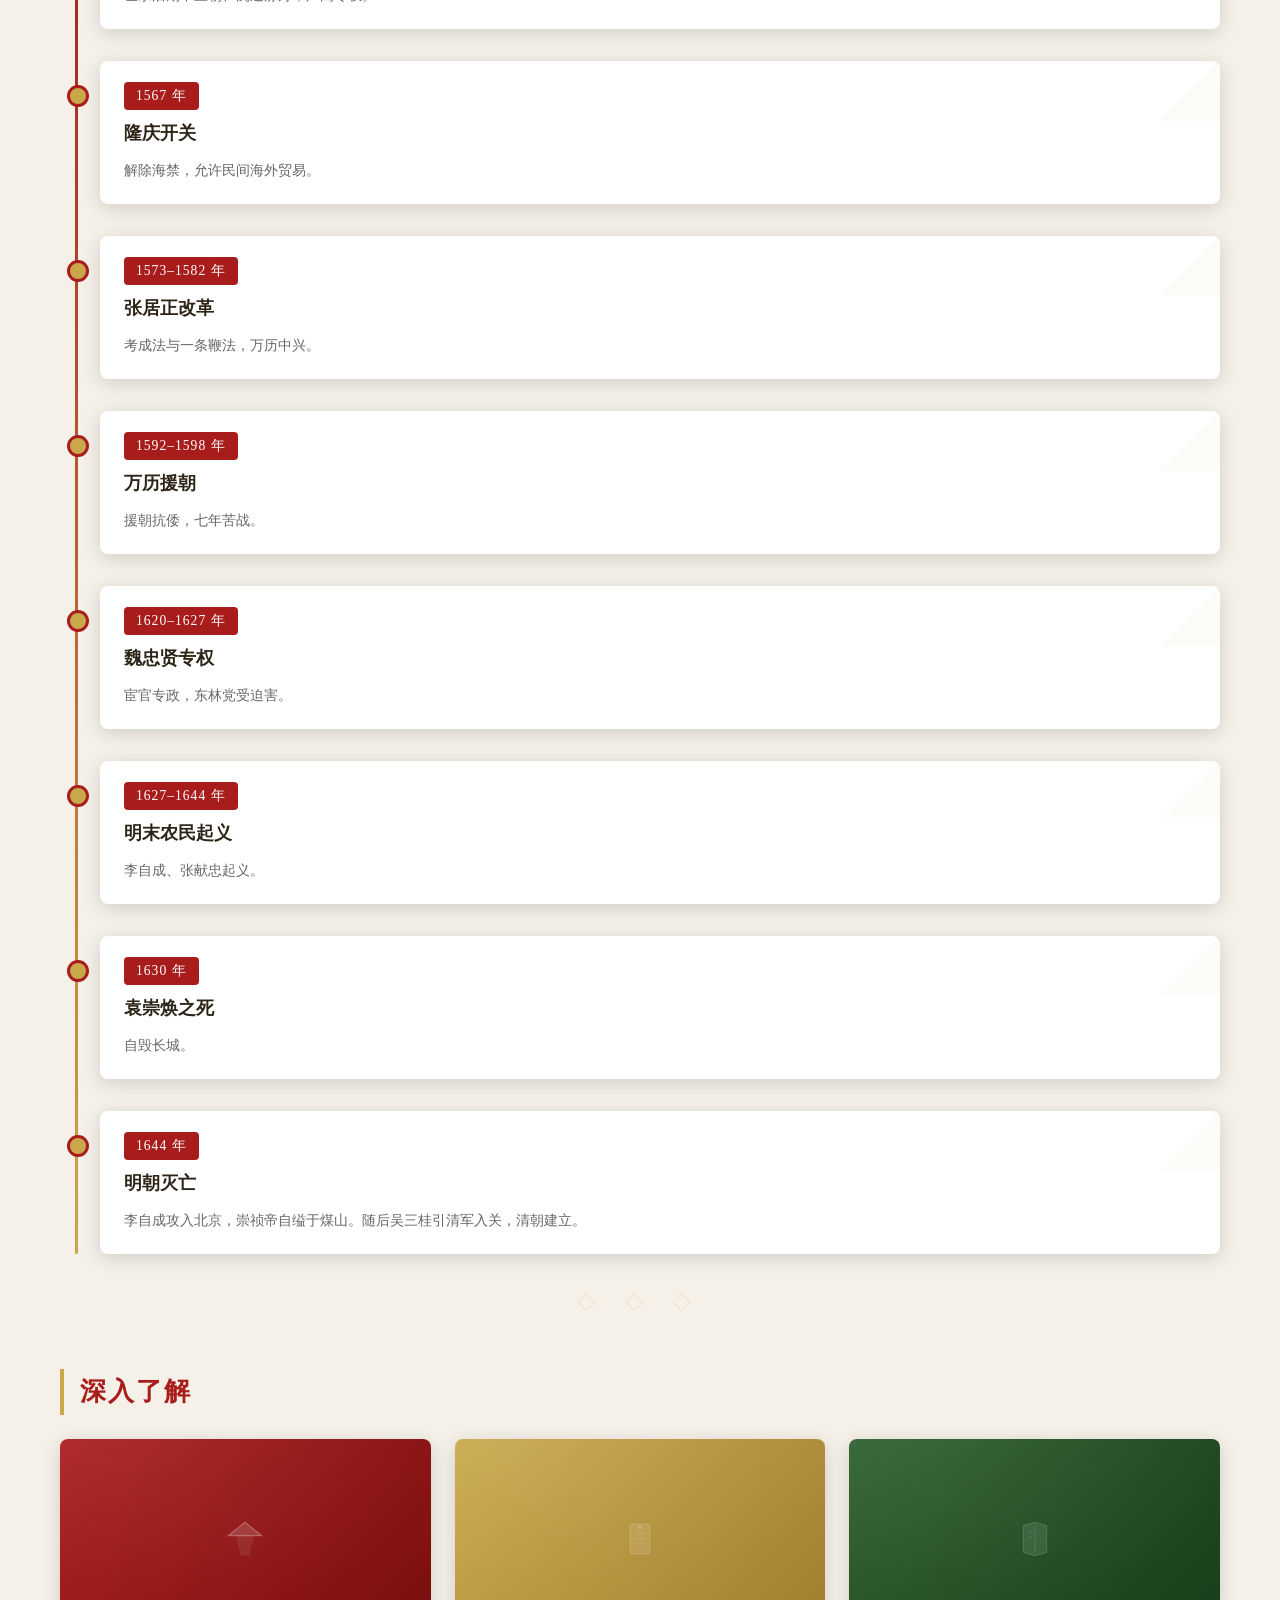
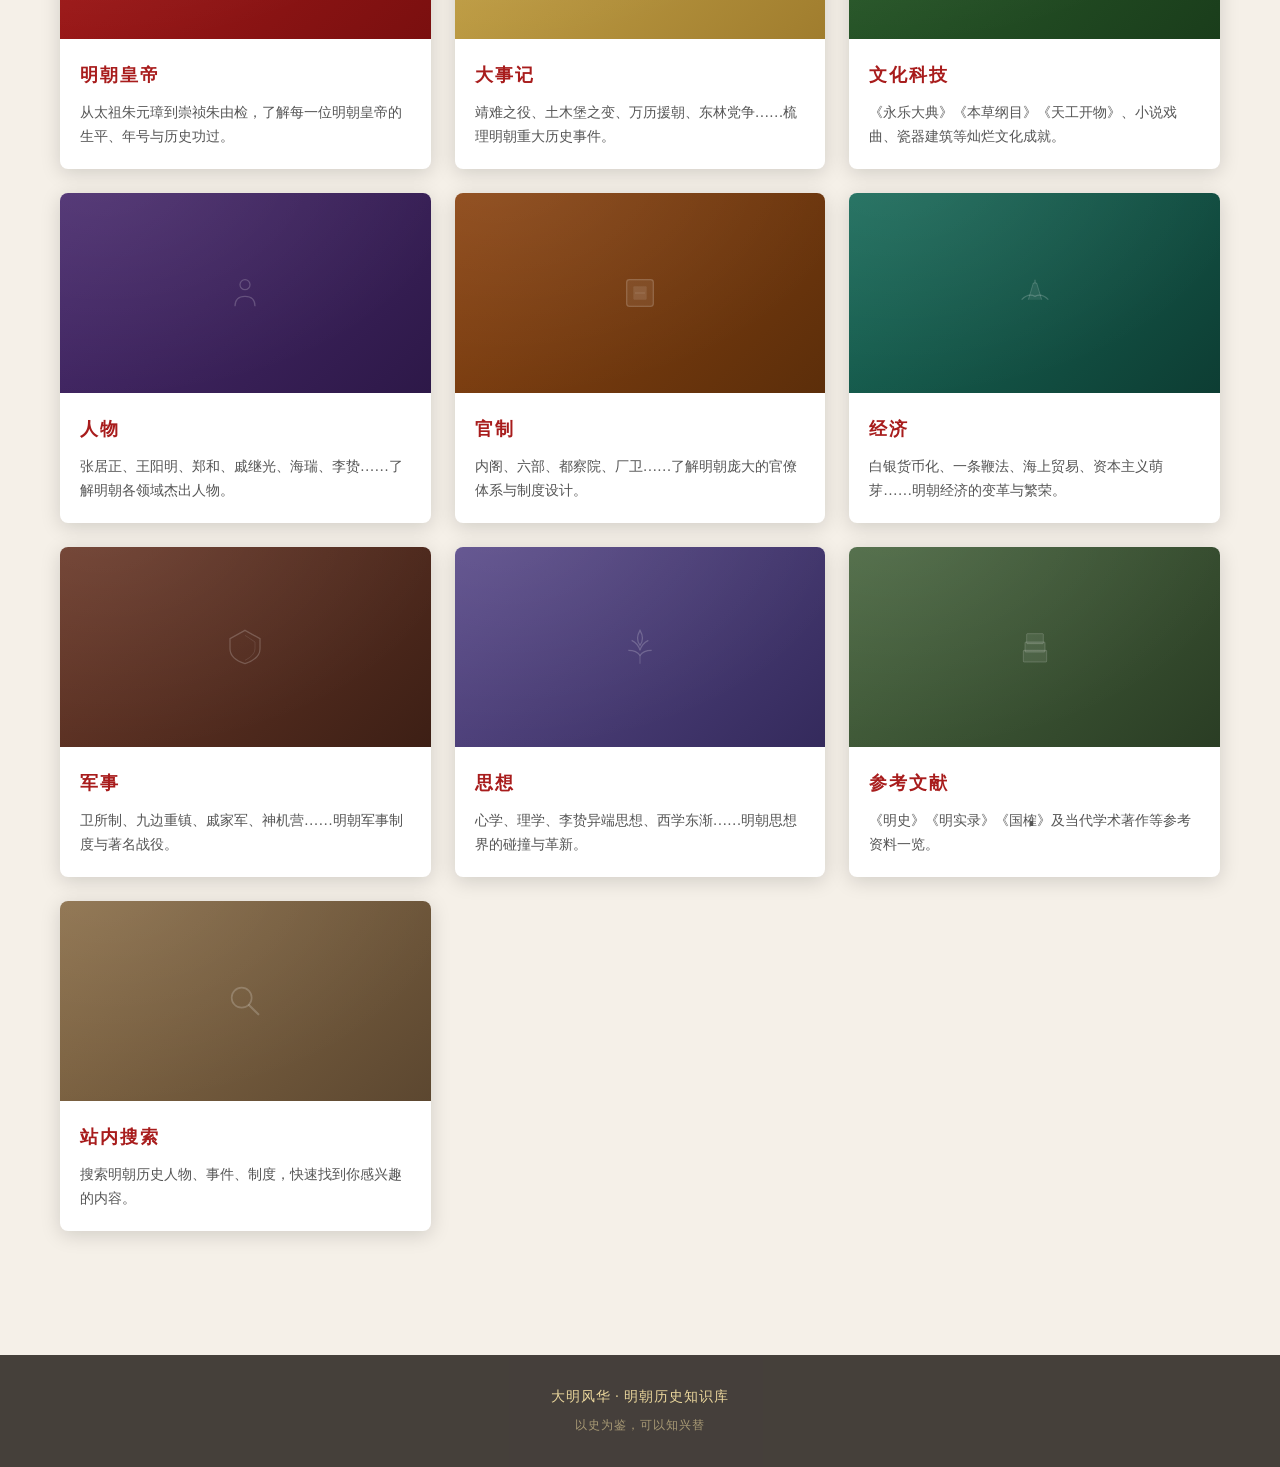
==== commit 9feca1c6: "视觉大改：水墨国风 SVG 配图，替换 emoji/星星图案/数字占位" ====
--- a/index.html
+++ b/index.html
@@ -62,34 +62,50 @@
 
     <!-- 重要数据 -->
     <div class="card-grid">
-      <div class="card">
-        <div class="card-img" style="background:linear-gradient(135deg,#a81c1c,#7a0f0f);font-size:4rem;color:rgba(255,255,255,0.15);">
-          276
-        </div>
-        <div class="card-body">
+      <div class="stat-card">
+        <div class="stat-deco" style="background:linear-gradient(135deg,#a81c1c,#7a0f0f);">
+          <svg viewBox="0 0 100 100" xmlns="http://www.w3.org/2000/svg">
+            <path d="M50 15 L58 40 L85 40 L63 58 L71 85 L50 67 L29 85 L37 58 L15 40 L42 40 Z" fill="rgba(255,255,255,0.2)" stroke="rgba(255,255,255,0.3)" stroke-width="1"/>
+            <text x="50" y="75" text-anchor="middle" fill="rgba(255,255,255,0.5)" font-size="24" font-family="serif">276</text>
+          </svg>
+        </div>
+        <div class="stat-body">
           <h3>国祚 <span class="year">1368–1644</span></h3>
           <p>明朝延续276年，经历十六位皇帝，是中国历史上统治时间较长的大一统王朝之一。</p>
         </div>
       </div>
-      <div class="card">
-        <div class="card-img" style="background:linear-gradient(135deg,#c9a84c,#a07d2e);font-size:4rem;color:rgba(255,255,255,0.15);">
-          16
-        </div>
-        <div class="card-body">
+      <div class="stat-card">
+        <div class="stat-deco" style="background:linear-gradient(135deg,#c9a84c,#a07d2e);">
+          <svg viewBox="0 0 100 100" xmlns="http://www.w3.org/2000/svg">
+            <rect x="25" y="20" width="50" height="60" rx="5" fill="none" stroke="rgba(255,255,255,0.2)" stroke-width="1.5"/>
+            <rect x="32" y="28" width="36" height="8" rx="2" fill="rgba(255,255,255,0.15)"/>
+            <circle cx="50" cy="48" r="6" fill="none" stroke="rgba(255,255,255,0.2)" stroke-width="1.5"/>
+            <path d="M36 66 Q50 58 64 66" fill="none" stroke="rgba(255,255,255,0.2)" stroke-width="1.5"/>
+            <text x="50" y="82" text-anchor="middle" fill="rgba(255,255,255,0.5)" font-size="14" font-family="serif">十六帝</text>
+          </svg>
+        </div>
+        <div class="stat-body">
           <h3>十六帝 <span class="year">朱元璋至朱由检</span></h3>
           <p>从开国太祖朱元璋到末代崇祯皇帝朱由检，明朝共传十六位皇帝。</p>
         </div>
       </div>
-      <div class="card">
-        <div class="card-img" style="background:linear-gradient(135deg,#2c5f2d,#1a3d1b);font-size:4rem;color:rgba(255,255,255,0.15);">
-          7
-        </div>
-        <div class="card-body">
+      <div class="stat-card">
+        <div class="stat-deco" style="background:linear-gradient(135deg,#2c5f2d,#1a3d1b);">
+          <svg viewBox="0 0 100 100" xmlns="http://www.w3.org/2000/svg">
+            <path d="M20 55 Q35 30 50 45 Q65 30 80 55 L75 70 Q50 60 25 70 Z" fill="rgba(255,255,255,0.12)" stroke="rgba(255,255,255,0.2)" stroke-width="1"/>
+            <path d="M45 45 L55 45 L52 35 L48 35 Z" fill="rgba(255,255,255,0.2)"/>
+            <circle cx="50" cy="50" r="2" fill="rgba(255,255,255,0.3)"/>
+            <text x="50" y="80" text-anchor="middle" fill="rgba(255,255,255,0.5)" font-size="14" font-family="serif">七下西洋</text>
+          </svg>
+        </div>
+        <div class="stat-body">
           <h3>郑和下西洋 <span class="year">1405–1433</span></h3>
           <p>郑和七次率领庞大船队远航，到达东南亚、印度、阿拉伯和东非，是世界航海史上的壮举。</p>
         </div>
       </div>
     </div>
+
+    <div class="section-divider">◇ ◇ ◇</div>
 
     <!-- 历史影响 -->
     <h2 class="section-title">历史影响</h2>
@@ -102,6 +118,8 @@
       明朝灭亡，此后清军入关，开启了清朝统治。
     </p>
 
+    <div class="section-divider">◇ ◇ ◇</div>
+
     <!-- 重要朝代节点 -->
     <h2 class="section-title">重要节点</h2>
     <div class="timeline">
@@ -186,13 +204,20 @@
         <p>李自成攻入北京，崇祯帝自缢于煤山。随后吴三桂引清军入关，清朝建立。</p>
       </div>
     </div>
+
+    <div class="section-divider">◇ ◇ ◇</div>
 
     <!-- 快速导航 -->
     <h2 class="section-title">深入了解</h2>
     <div class="card-grid">
       <a href="pages/emperors.html" class="card" style="display:block;">
         <div class="card-img" style="background:linear-gradient(135deg,#a81c1c,#7a0f0f);">
-          👑 <span style="font-size:1rem;color:rgba(255,255,255,0.6);margin-left:8px;">十六位皇帝</span>
+          <svg viewBox="0 0 48 48" width="40" height="40" xmlns="http://www.w3.org/2000/svg">
+            <path d="M24 4 L44 20 L4 20 Z" fill="rgba(255,255,255,0.15)" stroke="rgba(255,255,255,0.25)" stroke-width="1.5"/>
+            <rect x="14" y="20" width="20" height="8" fill="rgba(255,255,255,0.08)"/>
+            <rect x="16" y="28" width="16" height="8" fill="rgba(255,255,255,0.08)"/>
+            <rect x="18" y="36" width="12" height="8" fill="rgba(255,255,255,0.08)"/>
+          </svg>
         </div>
         <div class="card-body">
           <h3>明朝皇帝</h3>
@@ -201,7 +226,13 @@
       </a>
       <a href="pages/events.html" class="card" style="display:block;">
         <div class="card-img" style="background:linear-gradient(135deg,#c9a84c,#a07d2e);">
-          ⚔️ <span style="font-size:1rem;color:rgba(255,255,255,0.6);margin-left:8px;">历史大事</span>
+          <svg viewBox="0 0 48 48" width="40" height="40" xmlns="http://www.w3.org/2000/svg">
+            <rect x="12" y="6" width="24" height="36" rx="2" fill="rgba(255,255,255,0.1)" stroke="rgba(255,255,255,0.2)" stroke-width="1"/>
+            <circle cx="24" cy="10" r="2" fill="rgba(255,255,255,0.2)"/>
+            <line x1="18" y1="18" x2="30" y2="18" stroke="rgba(255,255,255,0.15)" stroke-width="1"/>
+            <line x1="18" y1="24" x2="30" y2="24" stroke="rgba(255,255,255,0.15)" stroke-width="1"/>
+            <line x1="18" y1="30" x2="26" y2="30" stroke="rgba(255,255,255,0.15)" stroke-width="1"/>
+          </svg>
         </div>
         <div class="card-body">
           <h3>大事记</h3>
@@ -210,7 +241,12 @@
       </a>
       <a href="pages/culture.html" class="card" style="display:block;">
         <div class="card-img" style="background:linear-gradient(135deg,#2c5f2d,#1a3d1b);">
-          📜 <span style="font-size:1rem;color:rgba(255,255,255,0.6);margin-left:8px;">文化科技</span>
+          <svg viewBox="0 0 48 48" width="40" height="40" xmlns="http://www.w3.org/2000/svg">
+            <path d="M10 8 L24 4 L38 8 L38 40 L24 44 L10 40 Z" fill="rgba(255,255,255,0.1)" stroke="rgba(255,255,255,0.2)" stroke-width="1"/>
+            <line x1="24" y1="8" x2="24" y2="40" stroke="rgba(255,255,255,0.15)" stroke-width="1"/>
+            <line x1="16" y1="16" x2="22" y2="14" stroke="rgba(255,255,255,0.12)" stroke-width="1"/>
+            <line x1="16" y1="22" x2="22" y2="20" stroke="rgba(255,255,255,0.12)" stroke-width="1"/>
+          </svg>
         </div>
         <div class="card-body">
           <h3>文化科技</h3>
@@ -219,7 +255,10 @@
       </a>
       <a href="pages/figures.html" class="card" style="display:block;">
         <div class="card-img" style="background:linear-gradient(135deg,#4a2c6e,#2d1848);">
-          🧑‍🎓 <span style="font-size:1rem;color:rgba(255,255,255,0.6);margin-left:8px;">著名人物</span>
+          <svg viewBox="0 0 48 48" width="40" height="40" xmlns="http://www.w3.org/2000/svg">
+            <circle cx="24" cy="14" r="6" fill="none" stroke="rgba(255,255,255,0.2)" stroke-width="1.5"/>
+            <path d="M12 40 Q12 28 24 28 Q36 28 36 40" fill="none" stroke="rgba(255,255,255,0.2)" stroke-width="1.5"/>
+          </svg>
         </div>
         <div class="card-body">
           <h3>人物</h3>
@@ -227,8 +266,12 @@
         </div>
       </a>
       <a href="pages/government.html" class="card" style="display:block;">
-        <div class="card-img" style="background:linear-gradient(135deg,#6b4c3b,#4a3226);">
-          ⚖️ <span style="font-size:1rem;color:rgba(255,255,255,0.6);margin-left:8px;">官制与制度</span>
+        <div class="card-img" style="background:linear-gradient(135deg,#8b4513,#5c2e0a);">
+          <svg viewBox="0 0 48 48" width="40" height="40" xmlns="http://www.w3.org/2000/svg">
+            <rect x="8" y="8" width="32" height="32" rx="3" fill="rgba(255,255,255,0.08)" stroke="rgba(255,255,255,0.2)" stroke-width="1.5"/>
+            <rect x="16" y="16" width="16" height="16" rx="1" fill="rgba(255,255,255,0.1)"/>
+            <line x1="18" y1="24" x2="30" y2="24" stroke="rgba(255,255,255,0.15)" stroke-width="1"/>
+          </svg>
         </div>
         <div class="card-body">
           <h3>官制</h3>
@@ -236,8 +279,12 @@
         </div>
       </a>
       <a href="pages/economy.html" class="card" style="display:block;">
-        <div class="card-img" style="background:linear-gradient(135deg,#2e7d6f,#1d5248);">
-          💰 <span style="font-size:1rem;color:rgba(255,255,255,0.6);margin-left:8px;">经济与贸易</span>
+        <div class="card-img" style="background:linear-gradient(135deg,#1a6b5a,#0d3d33);">
+          <svg viewBox="0 0 48 48" width="40" height="40" xmlns="http://www.w3.org/2000/svg">
+            <path d="M8 32 Q16 24 24 28 Q32 24 40 32" fill="none" stroke="rgba(255,255,255,0.2)" stroke-width="1.5"/>
+            <path d="M16 32 L22 12 L26 12 L32 32" fill="rgba(255,255,255,0.08)" stroke="rgba(255,255,255,0.2)" stroke-width="1"/>
+            <line x1="24" y1="12" x2="24" y2="8" stroke="rgba(255,255,255,0.2)" stroke-width="1.5"/>
+          </svg>
         </div>
         <div class="card-body">
           <h3>经济</h3>
@@ -245,8 +292,11 @@
         </div>
       </a>
       <a href="pages/military.html" class="card" style="display:block;">
-        <div class="card-img" style="background:linear-gradient(135deg,#7a3b3b,#4d2222);">
-          🗡️ <span style="font-size:1rem;color:rgba(255,255,255,0.6);margin-left:8px;">军事与边防</span>
+        <div class="card-img" style="background:linear-gradient(135deg,#6b3a2a,#3d1f15);">
+          <svg viewBox="0 0 48 48" width="40" height="40" xmlns="http://www.w3.org/2000/svg">
+            <path d="M24 4 L42 14 L42 26 Q42 38 24 44 Q6 38 6 26 L6 14 Z" fill="none" stroke="rgba(255,255,255,0.2)" stroke-width="1.5"/>
+            <path d="M24 10 L36 18 L36 26 Q36 34 24 40" fill="none" stroke="rgba(255,255,255,0.12)" stroke-width="1"/>
+          </svg>
         </div>
         <div class="card-body">
           <h3>军事</h3>
@@ -254,8 +304,13 @@
         </div>
       </a>
       <a href="pages/thought.html" class="card" style="display:block;">
-        <div class="card-img" style="background:linear-gradient(135deg,#5b5b8a,#3a3a5e);">
-          📿 <span style="font-size:1rem;color:rgba(255,255,255,0.6);margin-left:8px;">思想与学术</span>
+        <div class="card-img" style="background:linear-gradient(135deg,#5b4c8a,#342a5c);">
+          <svg viewBox="0 0 48 48" width="40" height="40" xmlns="http://www.w3.org/2000/svg">
+            <path d="M24 4 Q30 14 24 22 Q18 14 24 4Z" fill="none" stroke="rgba(255,255,255,0.2)" stroke-width="1.5"/>
+            <path d="M14 16 Q22 20 24 28 Q26 20 34 16" fill="none" stroke="rgba(255,255,255,0.2)" stroke-width="1.5"/>
+            <path d="M10 28 Q20 28 24 34 Q28 28 38 28" fill="none" stroke="rgba(255,255,255,0.2)" stroke-width="1.5"/>
+            <line x1="24" y1="34" x2="24" y2="44" stroke="rgba(255,255,255,0.15)" stroke-width="1.5"/>
+          </svg>
         </div>
         <div class="card-body">
           <h3>思想</h3>
@@ -263,8 +318,12 @@
         </div>
       </a>
       <a href="pages/references.html" class="card" style="display:block;">
-        <div class="card-img" style="background:linear-gradient(135deg,#555,#333);">
-          📚 <span style="font-size:1rem;color:rgba(255,255,255,0.6);margin-left:8px;">参考文献</span>
+        <div class="card-img" style="background:linear-gradient(135deg,#4a6741,#2a3d24);">
+          <svg viewBox="0 0 48 48" width="40" height="40" xmlns="http://www.w3.org/2000/svg">
+            <rect x="10" y="28" width="28" height="14" rx="1" fill="rgba(255,255,255,0.08)" stroke="rgba(255,255,255,0.2)" stroke-width="1"/>
+            <rect x="12" y="18" width="24" height="12" rx="1" fill="rgba(255,255,255,0.08)" stroke="rgba(255,255,255,0.2)" stroke-width="1"/>
+            <rect x="14" y="8" width="20" height="12" rx="1" fill="rgba(255,255,255,0.08)" stroke="rgba(255,255,255,0.2)" stroke-width="1"/>
+          </svg>
         </div>
         <div class="card-body">
           <h3>参考文献</h3>
@@ -272,8 +331,11 @@
         </div>
       </a>
       <a href="#search-input" class="card" style="display:block;">
-        <div class="card-img" style="background:linear-gradient(135deg,#999,#666);">
-          🔍 <span style="font-size:1rem;color:rgba(255,255,255,0.6);margin-left:8px;">搜索全站</span>
+        <div class="card-img" style="background:linear-gradient(135deg,#8b6f4a,#5c4730);">
+          <svg viewBox="0 0 48 48" width="40" height="40" xmlns="http://www.w3.org/2000/svg">
+            <circle cx="20" cy="20" r="12" fill="none" stroke="rgba(255,255,255,0.2)" stroke-width="2"/>
+            <line x1="29" y1="29" x2="40" y2="40" stroke="rgba(255,255,255,0.2)" stroke-width="2.5" stroke-linecap="round"/>
+          </svg>
         </div>
         <div class="card-body">
           <h3>站内搜索</h3>
--- a/css/style.css
+++ b/css/style.css
@@ -104,10 +104,7 @@
 
 /* ===== Hero ===== */
 .hero {
-  background: linear-gradient(rgba(26, 20, 16, 0.7), rgba(26, 20, 16, 0.8)),
-    url('data:image/svg+xml,<svg xmlns="http://www.w3.org/2000/svg" viewBox="0 0 100 100"><path d="M50 5 L61 38 L97 38 L68 60 L79 95 L50 73 L21 95 L32 60 L3 38 L39 38 Z" fill="%23c9a84c22"/></svg>');
-  background-size: 80px 80px, cover;
-  background-color: var(--bg-dark);
+  background: linear-gradient(180deg, #1a1410 0%, #2c2416 40%, #1a1410 100%);
   color: var(--text-light);
   text-align: center;
   padding: 100px 20px;
@@ -120,6 +117,17 @@
   position: absolute;
   top: 0; left: 0; right: 0; bottom: 0;
   background: radial-gradient(ellipse at center, transparent 0%, rgba(0,0,0,0.4) 100%);
+  pointer-events: none;
+}
+.hero::after {
+  content: '';
+  position: absolute;
+  top: 50%;
+  left: 50%;
+  width: 600px;
+  height: 300px;
+  transform: translate(-50%, -50%);
+  background: radial-gradient(ellipse at center, rgba(201,168,76,0.06) 0%, transparent 70%);
   pointer-events: none;
 }
 
@@ -210,16 +218,73 @@
 
 .card-img {
   height: 200px;
-  background: linear-gradient(135deg, var(--red), var(--gold-dark));
   display: flex;
   align-items: center;
   justify-content: center;
   font-size: 3rem;
-  color: rgba(255, 255, 255, 0.2);
+  color: rgba(255, 255, 255, 0.15);
+  position: relative;
+  overflow: hidden;
+}
+.card-img::before {
+  content: '';
+  position: absolute;
+  top: -50%;
+  left: -50%;
+  width: 200%;
+  height: 200%;
+  background: radial-gradient(ellipse at 30% 20%, rgba(255,255,255,0.08) 0%, transparent 50%);
+  pointer-events: none;
 }
 
 .card-body {
   padding: 20px;
+}
+
+.stat-card {
+  background: #fff;
+  border-radius: var(--radius);
+  overflow: hidden;
+  box-shadow: var(--shadow);
+  transition: transform 0.3s, box-shadow 0.3s;
+  text-align: center;
+}
+.stat-card:hover {
+  transform: translateY(-4px);
+  box-shadow: 0 8px 30px rgba(0, 0, 0, 0.2);
+}
+.stat-card .stat-deco {
+  height: 120px;
+  display: flex;
+  align-items: center;
+  justify-content: center;
+  position: relative;
+  overflow: hidden;
+}
+.stat-card .stat-deco svg {
+  width: 80px;
+  height: 80px;
+  opacity: 0.6;
+}
+.stat-card .stat-body {
+  padding: 20px;
+}
+.stat-card .stat-body h3 {
+  color: var(--red);
+  font-size: 1.15rem;
+  margin-bottom: 8px;
+  letter-spacing: 2px;
+}
+.stat-card .stat-body h3 .year {
+  font-weight: 400;
+  font-size: 0.85rem;
+  color: #999;
+  margin-left: 8px;
+}
+.stat-card .stat-body p {
+  font-size: 0.9rem;
+  color: #555;
+  line-height: 1.7;
 }
 
 .card-body h3 {
@@ -280,6 +345,17 @@
   background: var(--gold);
   border: 3px solid var(--red);
 }
+.timeline-item::after {
+  content: '';
+  position: absolute;
+  top: 0;
+  right: 0;
+  width: 60px;
+  height: 60px;
+  border-radius: 0 var(--radius) 0 0;
+  background: linear-gradient(135deg, transparent 50%, rgba(201,168,76,0.04) 50%);
+  pointer-events: none;
+}
 
 .timeline-item .year {
   display: inline-block;
@@ -325,6 +401,30 @@
   color: var(--gold-light);
   padding: 20px;
   text-align: center;
+  position: relative;
+  overflow: hidden;
+}
+.emperor-card .header::before {
+  content: '';
+  position: absolute;
+  top: -30px;
+  right: -30px;
+  width: 100px;
+  height: 100px;
+  border-radius: 50%;
+  background: rgba(201,168,76,0.06);
+  pointer-events: none;
+}
+.emperor-card .header::after {
+  content: '';
+  position: absolute;
+  bottom: -20px;
+  left: -20px;
+  width: 80px;
+  height: 80px;
+  border-radius: 50%;
+  background: rgba(201,168,76,0.04);
+  pointer-events: none;
 }
 
 .emperor-card .header .name {
@@ -395,13 +495,27 @@
   width: 80px;
   height: 80px;
   border-radius: 50%;
-  background: linear-gradient(135deg, var(--gold), var(--gold-dark));
   margin: 0 auto 16px;
   display: flex;
   align-items: center;
   justify-content: center;
   font-size: 2.2rem;
   color: #fff;
+  position: relative;
+  border: 2px solid var(--gold-light);
+  box-shadow: 0 0 0 4px var(--bg-cream), 0 0 0 6px var(--gold-light);
+  overflow: hidden;
+  background: linear-gradient(145deg, var(--gold-dark), var(--gold));
+}
+.figure-card .avatar::before {
+  content: '';
+  position: absolute;
+  top: -20%;
+  left: -20%;
+  width: 140%;
+  height: 140%;
+  background: radial-gradient(ellipse at 30% 30%, rgba(255,255,255,0.15) 0%, transparent 50%);
+  pointer-events: none;
 }
 
 .figure-card h3 {
@@ -443,6 +557,30 @@
   justify-content: center;
   font-size: 3.5rem;
   background: linear-gradient(135deg, #f5f0e8, #e8dcc8);
+  position: relative;
+  overflow: hidden;
+}
+.culture-card .icon-area::before {
+  content: '';
+  position: absolute;
+  top: -30%;
+  right: -20%;
+  width: 150px;
+  height: 150px;
+  border-radius: 50%;
+  background: rgba(201,168,76,0.08);
+  pointer-events: none;
+}
+.culture-card .icon-area::after {
+  content: '';
+  position: absolute;
+  bottom: -20%;
+  left: -10%;
+  width: 100px;
+  height: 100px;
+  border-radius: 50%;
+  background: rgba(168,28,28,0.04);
+  pointer-events: none;
 }
 
 .culture-card .content {
@@ -460,6 +598,17 @@
   font-size: 0.88rem;
   color: #555;
   line-height: 1.8;
+}
+
+/* ===== Section Divider ===== */
+.section-divider {
+  text-align: center;
+  margin: 32px 0 16px;
+  color: var(--gold-light);
+  font-size: 1.2rem;
+  letter-spacing: 12px;
+  opacity: 0.5;
+  user-select: none;
 }
 
 /* ===== Back Button ===== */
